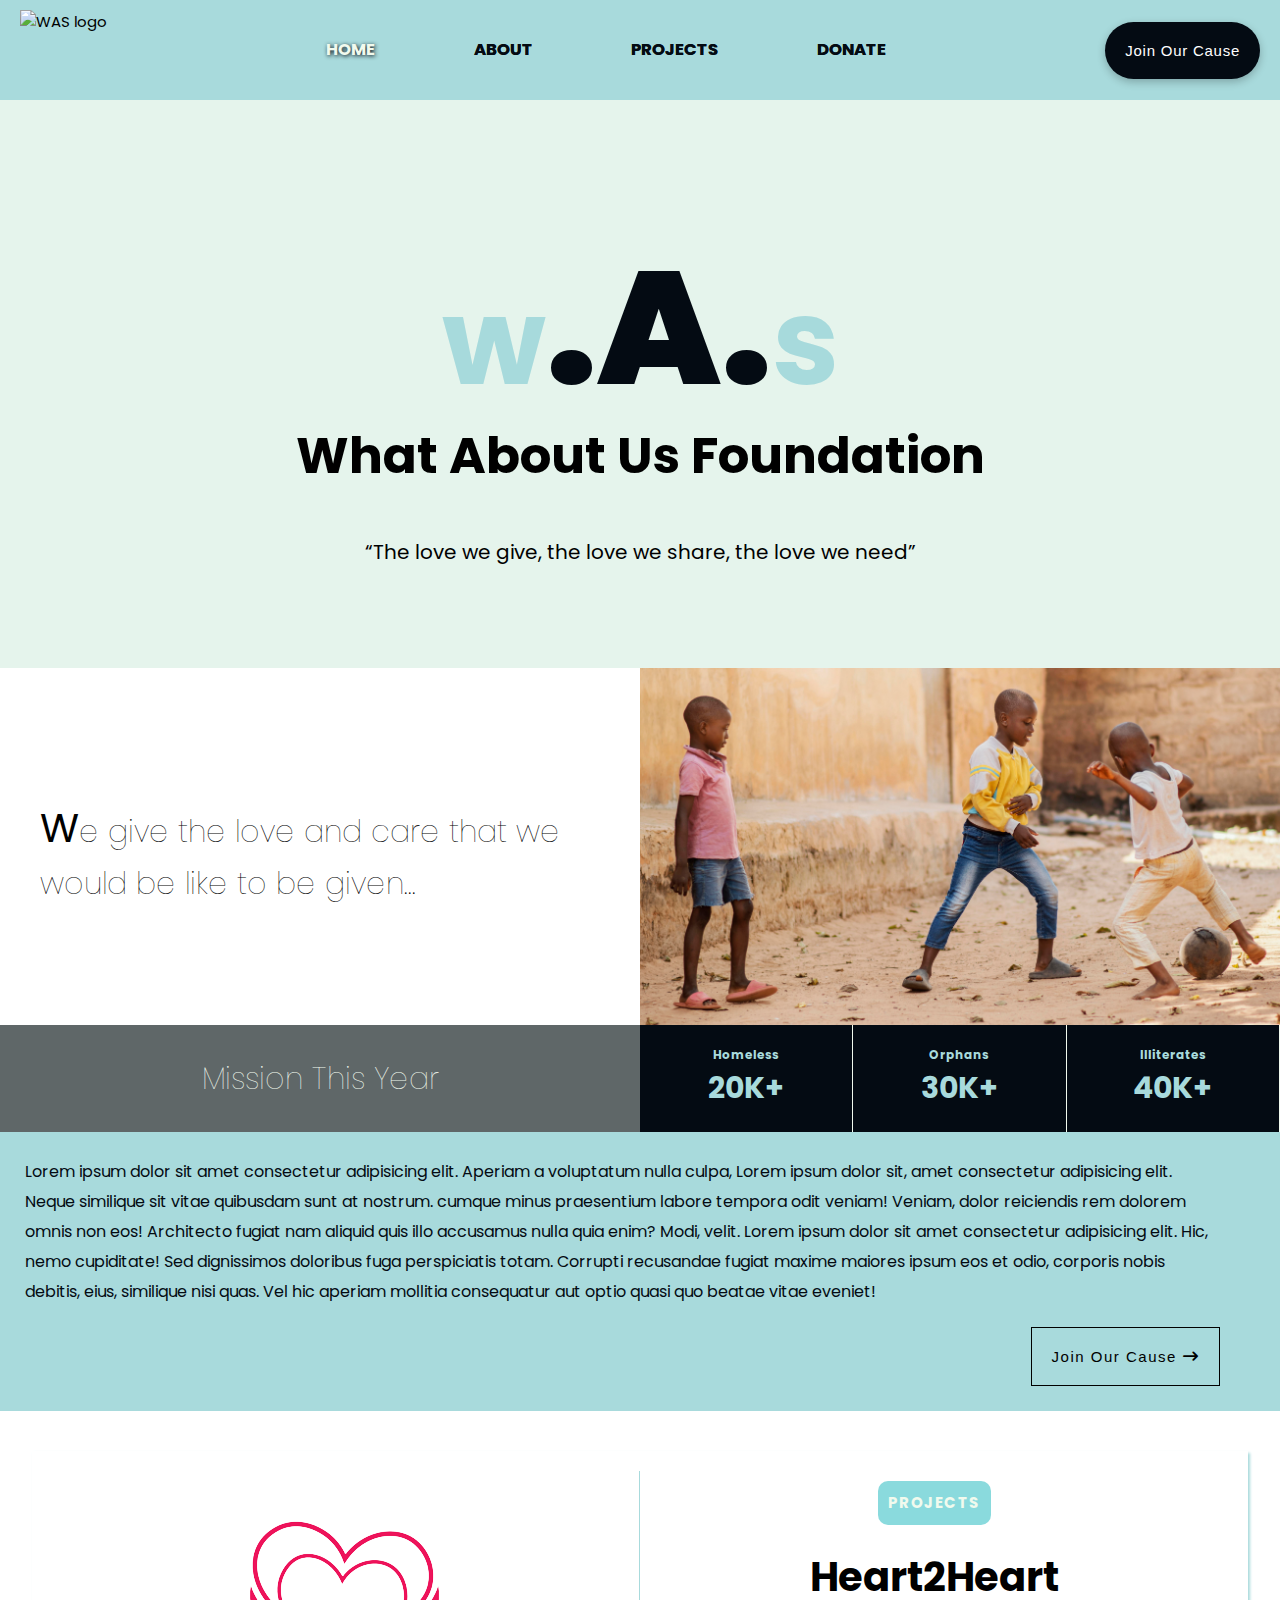
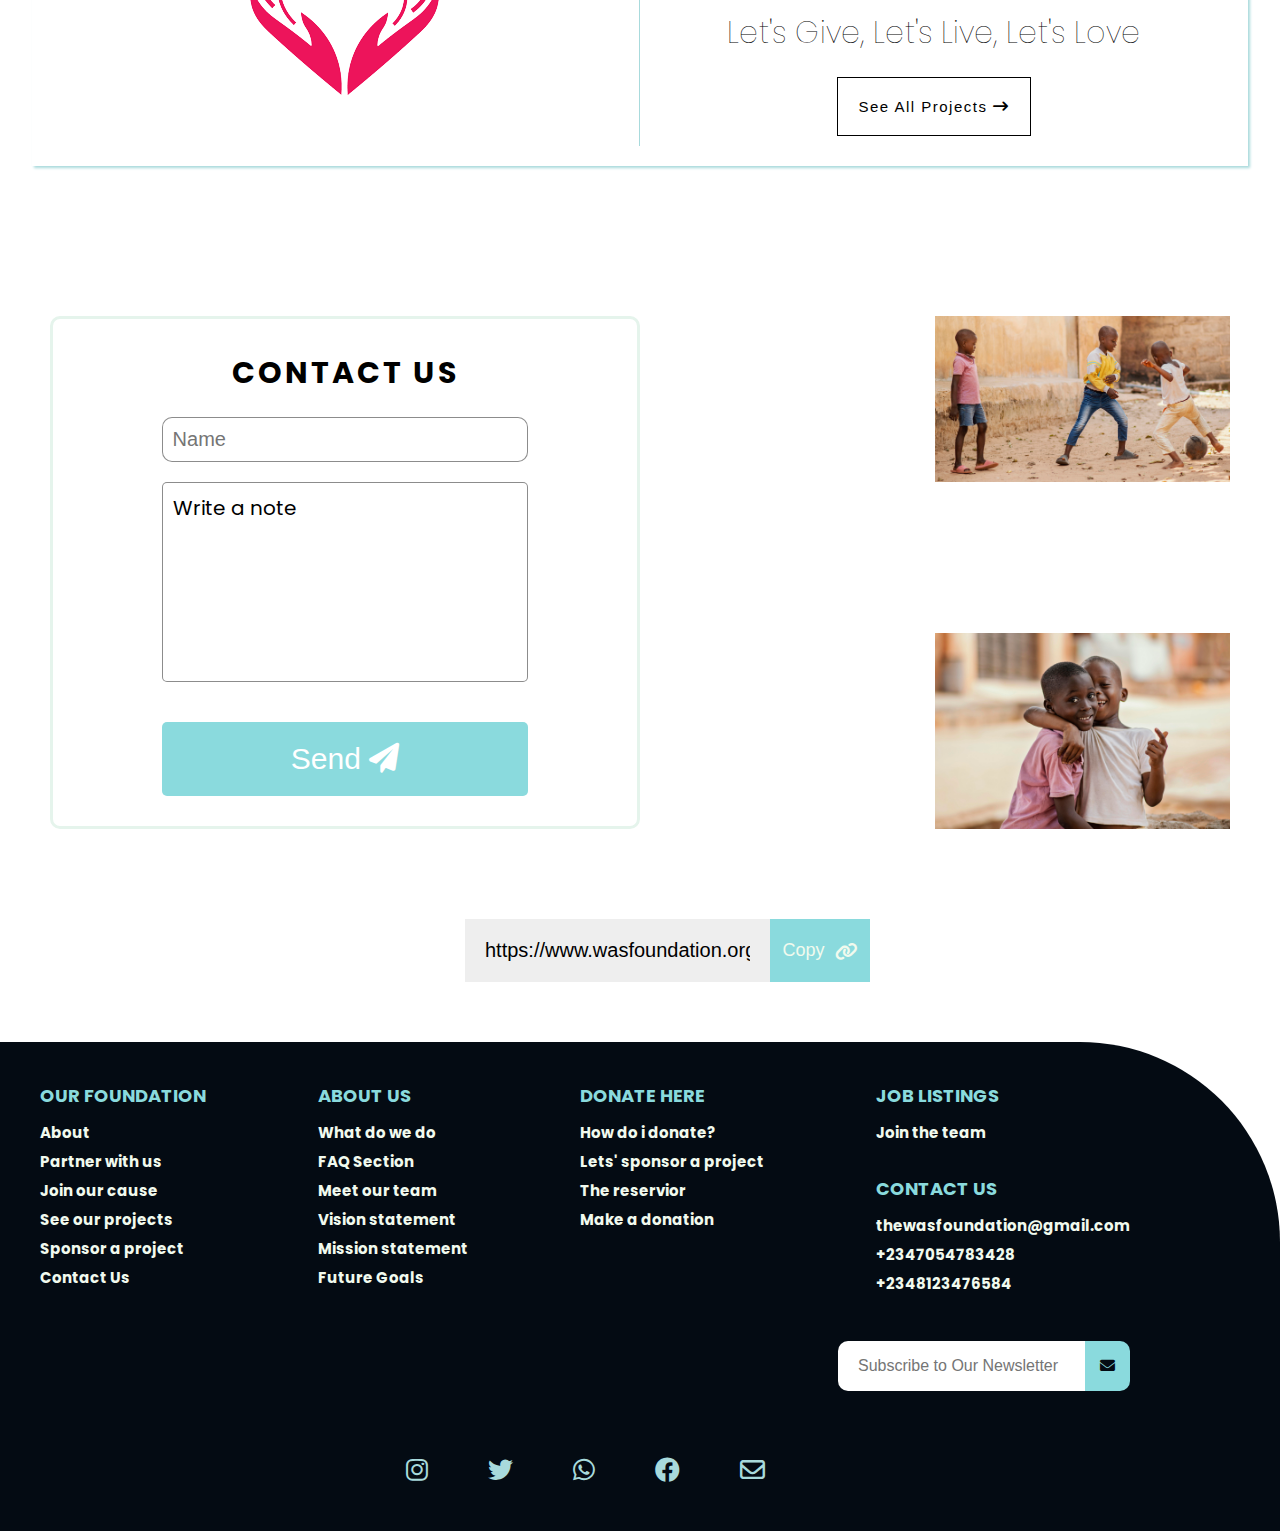
==== frontend/index.html @ 31a66b1c "feat: done with pages draft" ====
<!DOCTYPE html>
<html lang="en">
  <head>
    <meta charset="UTF-8" />
    <meta http-equiv="X-UA-Compatible" content="IE=edge" />
    <meta name="viewport" content="width=device-width, initial-scale=1.0" />
    <link rel="stylesheet" href="./styles/style.css" />
    <link rel="icon" type="image/png" sizes="32x32" href="./assets/asset.png" />
    <title>W.A.S Foundation</title>
    <link
      rel="stylesheet"
      href="https://cdnjs.cloudflare.com/ajax/libs/font-awesome/6.0.0/css/all.min.css"
      integrity="sha512-9usAa10IRO0HhonpyAIVpjrylPvoDwiPUiKdWk5t3PyolY1cOd4DSE0Ga+ri4AuTroPR5aQvXU9xC6qOPnzFeg=="
      crossorigin="anonymous"
      referrerpolicy="no-referrer"
    />
  </head>
  <body>
    <!-- mobile menu overlay -->
    <!-- <div id="menu_overlay" class="menu_overlay">
      <i id="close" class="fa fa-close"></i>
      <a href="index.html"><li class="active">Home</li></a>
      <a href="about.html"><li>About</li></a>
      <a href="donate.html"><li>Donate</li></a>
      <a href="donate.html">
        <button class="donate_btn">Donate Here</button>
      </a>
    </div> -->
    <!-- header -->
    <div class="header">
      <img src="./assets/*.png" alt="WAS logo" class="brand" />
      <div class="links">
        <a class="hide-sm" href="#"><li class="active">Home</li></a>
        <a class="hide-sm" href="about.html"><li>About</li></a>
        <a class="hide-sm" href="project.html"><li>Projects</li></a>
        <a class="hide-sm" href="donate.html"><li>Donate</li></a>
      </div>
      <a href="cause.html">
        <button class="cause_btn hide-sm">Join Our Cause</button>
      </a>
      <i id="menu_btn" class="show-sm hide-lg fa fa-bars"></i>
    </div>
    <div class="hero column-sm reduce-hero">
      <h1>w<b>.A.</b>s</h1>
      <h2>What About Us Foundation</h2>
      <q>The love we give, the love we share, the love we need</q>
    </div>
    <div class="intro">
      <div class="intro_text">
        <h2>
          <b>W</b>e give the love and care that we would be like to be given...
        </h2>
      </div>
      <div class="intro_img">
        <img
          src="./assets/full-shot-african-kids-playing-with-ball.jpg"
          alt=""
        />
      </div>
    </div>
    <div class="mission">
      <div class="mission_head">
        <h2 class="mission_heading">Mission This Year</h2>
        <span class="goal_list">
          <span class="goal_card">
            <h4>Homeless</h4>
            <h2>20K+</h2>
          </span>
          <span class="goal_card">
            <h4>Orphans</h4>
            <h2>30K+</h2>
          </span>
          <span class="goal_card">
            <h4>Illiterates</h4>
            <h2>40K+</h2>
          </span>
        </span>
      </div>
      <div class="mission_text">
        <p>
          Lorem ipsum dolor sit amet consectetur adipisicing elit. Aperiam a
          voluptatum nulla culpa, Lorem ipsum dolor sit, amet consectetur
          adipisicing elit. Neque similique sit vitae quibusdam sunt at nostrum.
          cumque minus praesentium labore tempora odit veniam! Veniam, dolor
          reiciendis rem dolorem omnis non eos! Architecto fugiat nam aliquid
          quis illo accusamus nulla quia enim? Modi, velit. Lorem ipsum dolor
          sit amet consectetur adipisicing elit. Hic, nemo cupiditate! Sed
          dignissimos doloribus fuga perspiciatis totam. Corrupti recusandae
          fugiat maxime maiores ipsum eos et odio, corporis nobis debitis, eius,
          similique nisi quas. Vel hic aperiam mollitia consequatur aut optio
          quasi quo beatae vitae eveniet!
        </p>
        <button class="was_button">
          Join Our Cause <i class="fa fa-long-arrow-right"></i>
        </button>
      </div>
    </div>
    <div class="projects">
      <div class="project_img">
        <img src="./assets/asset.png" alt="" />
      </div>
      <div class="project_text">
        <h2>PROJECTS</h2>
        <h3>Heart2Heart</h3>
        <p>Let's Give, Let's Live, Let's Love</p>
        <button class="was_project_button">
          See All Projects <i class="fa fa-long-arrow-right"></i>
        </button>
      </div>
    </div>

    <div class="contact column-sm">
      <div class="contact_form column-sm text-center">
        <h2>CONTACT US</h2>
        <input type="text" placeholder="Name" id="name" />
        <textarea placeholder="Write a note" id="note"></textarea>
        <button>Send <i class="fa fa-paper-plane"></i></button>
      </div>
      <div class="contact_img column-sm">
        <img
          class="image1"
          src="./assets/full-shot-african-kids-playing-with-ball.jpg"
          alt=""
        />
        <img class="image2" src="./assets/businessman.jpg" alt="" />
        <img class="image3" src="./assets/img-1.jpg" alt="" />
      </div>
    </div>
    <div class="copy-link">
      <input
        type="text"
        class="copy-link-input"
        value="https://www.wasfoundation.org/share"
        readonly
      />
      <button type="button" class="copy-link-button">
        Copy <i class="fa fa-link"></i>
      </button>
    </div>

    <div class="footer">
      <div class="links_wrapper">
         <span class="footer_links">
        <h2>our foundation</h2>
        <a href="index.html">About</a>
        <a href="about.html">Partner with us</a>
        <a href="donate.html">Join our cause</a>
        <a href="donate.html">See our projects</a>
        <a href="donate.html">Sponsor a project</a>
        <a href="donate.html">Contact Us</a>
      </span>
      <span class="footer_links">
        <h2>about us</h2>
        <a href="index.html">What do we do</a>
        <a href="about.html">FAQ Section</a>
        <a href="donate.html">Meet our team</a>
        <a href="donate.html">Vision statement</a>
        <a href="donate.html">Mission statement</a>
        <a href="donate.html">Future Goals</a>
      </span>
      <span class="footer_links">
        <h2>donate here</h2>
        <a href="index.html">How do i donate?</a>
        <a href="about.html">Lets' sponsor a project</a>
        <a href="donate.html">The reservior</a>
        <a href="donate.html">Make a donation</a>
      </span>
      <span class="footer_links">
        <h2>job listings</h2>
        <a class="mb" href="index.html">Join the team</a>
        <h2>contact us</h2>
        <a href="index.html">thewasfoundation@gmail.com</a>
        <a href="index.html">+2347054783428</a>
        <a href="index.html">+2348123476584</a>

      </span>
      </div>

      <span class="newsletter">
        <input placeholder="Subscribe to Our Newsletter" type="text" name="" id="">
        <button> <i class="fa fa-envelope"></i></button>
      </span>
      <span class="socials">
        <a href="#"><i class="fab fa-instagram"></i></a>
        <a href="#"><i class="fab fa-twitter"></i></a>
        <a href="#"><i class="fab fa-whatsapp"></i></a>
        <a href="#"><i class="fab fa-facebook"></i></a>
        <a href="#"><i class="far fa-envelope"></i></a>
      </span>
    </div>
   
  </body>
  <script src="./script.js"></script>
  <script>
    // clipboard
document.querySelectorAll(".copy-link").forEach((copyLinkParent) => {
  const inputField = copyLinkParent.querySelector(".copy-link-input");
  const copyButton = copyLinkParent.querySelector(".copy-link-button");
  const text = inputField.value;

  inputField.addEventListener("focus", () => inputField.select());

  copyButton.addEventListener("click", () => {
    inputField.select();
    navigator.clipboard.writeText(text);

    inputField.value = "Copied!";
    setTimeout(() => (inputField.value = text), 2000);

  });
});
  </script>
</html>
---- frontend/styles/style.css ----
@import url("https://fonts.googleapis.com/css?family=Poppins&display=swap");
@import url("https://fonts.googleapis.com/css2?family=Raleway&display=swap");
*,
*::before,
*::after {
  margin: 0;
  padding: 0;
  -webkit-box-sizing: inherit;
          box-sizing: inherit;
}

html {
  font-size: 62.5%;
  -webkit-box-sizing: border-box;
          box-sizing: border-box;
  text-rendering: optimizeLegibility;
  scroll-behavior: smooth;
  overflow-x: hidden;
}

@media only screen and (max-width: 62.5em) {
  html {
    font-size: 56.25%;
  }
}

@media only screen and (max-width: 56.25em) {
  html {
    font-size: 54%;
  }
}

@media only screen and (max-width: 37.5em) {
  html {
    font-size: 51%;
  }
}

@media only screen and (min-width: 112.5em) {
  html {
    font-size: 75%;
  }
}

body {
  font-family: "Poppins", sans-serif;
  font-weight: 400;
  font-size: 1.5rem;
  line-height: 1.6;
  overflow-x: hidden;
}

a {
  text-decoration: none;
  color: inherit;
}

ul,
li {
  list-style: none;
}

/* width */
::-webkit-scrollbar {
  background-color: #A8DADC;
  width: 10px;
}

/* Track */
::-webkit-scrollbar-track {
  background-color: #A8DADC;
  border-radius: 10px;
}

/* Handle */
::-webkit-scrollbar-thumb {
  background: -webkit-gradient(linear, left top, left bottom, from(#A8DADC), to(#F1FAEE));
  background: linear-gradient(#A8DADC, #F1FAEE);
  border-radius: 10px;
}

/* Handle on hover */
::-webkit-scrollbar-thumb:hover {
  background-color: #A8DADC;
}

@media only screen and (max-width: 992px) {
  .reduce-hero {
    padding: 8rem !important;
    text-align: center;
  }
  .w-75 {
    width: 75% !important;
  }
  .w-85 {
    width: 85% !important;
  }
  .col-0 {
    -webkit-column-gap: 0px !important;
            column-gap: 0px !important;
  }
  .w-adjust {
    width: 40% !important;
  }
  .translate-0 {
    -webkit-transform: translateX(0) !important;
            transform: translateX(0) !important;
  }
  .justify {
    -webkit-box-align: center !important;
        -ms-flex-align: center !important;
            align-items: center !important;
  }
  .column-sm {
    display: -webkit-box !important;
    display: -ms-flexbox !important;
    display: flex !important;
    width: 100% !important;
    -webkit-box-orient: vertical !important;
    -webkit-box-direction: normal !important;
        -ms-flex-direction: column !important;
            flex-direction: column !important;
  }
  .row-sm {
    display: -webkit-box !important;
    display: -ms-flexbox !important;
    display: flex !important;
    width: 100% !important;
    -webkit-box-pack: space-evenly;
        -ms-flex-pack: space-evenly;
            justify-content: space-evenly;
    -webkit-box-orient: horizontal !important;
    -webkit-box-direction: normal !important;
        -ms-flex-direction: row !important;
            flex-direction: row !important;
  }
  .mr-auto {
    margin-right: auto;
  }
  .column-sm-reverse {
    display: -webkit-box !important;
    display: -ms-flexbox !important;
    display: flex !important;
    width: 100% !important;
    -webkit-box-orient: vertical !important;
    -webkit-box-direction: reverse !important;
        -ms-flex-direction: column-reverse !important;
            flex-direction: column-reverse !important;
  }
  .align-items-center {
    -webkit-box-align: center;
        -ms-flex-align: center;
            align-items: center;
  }
  .hide-sm {
    display: none !important;
  }
  .show-sm {
    display: block !important;
  }
  .text-center {
    text-align: center;
  }
  .h-adjust {
    height: -webkit-fit-content !important;
    height: -moz-fit-content !important;
    height: fit-content !important;
  }
  .m-0 {
    margin: 0px !important;
  }
  .p-0 {
    padding: 0px !important;
  }
  .p-sm {
    padding: 1.8rem !important;
  }
  .mb-sm {
    margin-bottom: 4rem !important;
  }
  .mb-xs {
    margin-bottom: 1rem !important;
  }
  .mt-sm {
    margin-top: 4rem !important;
  }
}

@media only screen and (min-width: 992px) {
  .hide-lg {
    display: none !important;
  }
}

.row-reverse {
  -webkit-box-orient: horizontal !important;
  -webkit-box-direction: reverse !important;
      -ms-flex-direction: row-reverse !important;
          flex-direction: row-reverse !important;
}

.ml-auto {
  margin-left: auto;
}

.mb {
  margin-bottom: 3rem !important;
}

.header {
  display: -webkit-box;
  display: -ms-flexbox;
  display: flex;
  height: -webkit-fit-content;
  height: -moz-fit-content;
  height: fit-content;
  -webkit-box-pack: justify;
      -ms-flex-pack: justify;
          justify-content: space-between;
  background-color: #a8dadc;
  -webkit-box-align: center;
      -ms-flex-align: center;
          align-items: center;
  padding: 1rem 2rem 1rem 0rem;
}

.header img {
  padding-left: 2rem;
}

.header .links {
  display: -webkit-box;
  display: -ms-flexbox;
  display: flex;
  font-size: 1rem;
  -webkit-box-pack: space-evenly;
      -ms-flex-pack: space-evenly;
          justify-content: space-evenly;
  width: 60%;
}

.header .links li {
  font-size: 1.65rem;
  text-transform: uppercase;
  font-weight: bolder;
  color: #040b13;
  text-shadow: 0px 0px 0px #040b13;
  position: relative;
  cursor: pointer;
}

.header .links li:hover {
  color: #f1faee;
}

.header .links .active {
  color: #f1faee !important;
  text-shadow: 1px 1px 4px #040b13;
}

.header .brand {
  height: 8rem;
  width: auto;
}

.header .cause_btn {
  cursor: pointer;
  background-color: #040b13;
  -webkit-appearance: none;
     -moz-appearance: none;
          appearance: none;
  border: none;
  outline: none;
  padding: 2rem;
  border-radius: 3rem;
  letter-spacing: 0.05em;
  color: white;
  min-width: -webkit-fit-content;
  min-width: -moz-fit-content;
  min-width: fit-content;
  font-size: 1.5rem;
  font-weight: 500;
  -webkit-box-shadow: rgba(0, 0, 0, 0.24) 0px 3px 8px;
          box-shadow: rgba(0, 0, 0, 0.24) 0px 3px 8px;
  -webkit-transition: 0.3s ease;
  transition: 0.3s ease;
}

.hero {
  display: -webkit-box;
  display: -ms-flexbox;
  display: flex;
  -webkit-box-align: center;
      -ms-flex-align: center;
          align-items: center;
  -webkit-box-orient: vertical;
  -webkit-box-direction: normal;
      -ms-flex-direction: column;
          flex-direction: column;
  align-items: center;
  -webkit-box-pack: center;
      -ms-flex-pack: center;
          justify-content: center;
  width: 100%;
  height: -webkit-fit-content;
  height: -moz-fit-content;
  height: fit-content;
  padding: 10rem;
  position: relative;
  background-color: #e5f4ec;
}

.hero h1 {
  font-size: 12rem;
  color: #a7dadc;
}

.hero h1 b {
  color: #040b13;
  font-size: 16rem;
}

.hero h2 {
  font-size: 5rem;
  margin-top: -4rem;
  margin-bottom: 4rem;
}

.hero q {
  font-size: 2rem;
}

.intro {
  display: -webkit-box;
  display: -ms-flexbox;
  display: flex;
}

.intro .intro_text {
  display: -webkit-box;
  display: -ms-flexbox;
  display: flex;
  -webkit-box-pack: center;
      -ms-flex-pack: center;
          justify-content: center;
  -webkit-box-align: center;
      -ms-flex-align: center;
          align-items: center;
  width: 50%;
}

.intro .intro_text h2 {
  padding: 4rem;
  font-size: 3rem;
  font-weight: lighter;
}

.intro .intro_text h2 b {
  font-weight: bolder;
  font-size: 4rem;
}

.intro .intro_img {
  width: 50%;
}

.intro .intro_img img {
  width: 100%;
  height: auto;
}

.mission {
  display: -webkit-box;
  display: -ms-flexbox;
  display: flex;
  -webkit-box-orient: vertical;
  -webkit-box-direction: normal;
      -ms-flex-direction: column;
          flex-direction: column;
  margin-top: -1rem;
}

.mission .mission_head {
  display: -webkit-box;
  display: -ms-flexbox;
  display: flex;
  -webkit-box-pack: justify;
      -ms-flex-pack: justify;
          justify-content: space-between;
}

.mission .mission_head .mission_heading {
  background-color: #5f6768;
  font-size: 3rem;
  width: 50%;
  display: -webkit-box;
  display: -ms-flexbox;
  display: flex;
  -webkit-box-align: center;
      -ms-flex-align: center;
          align-items: center;
  -webkit-box-pack: center;
      -ms-flex-pack: center;
          justify-content: center;
  color: #f1faee;
  font-weight: lighter;
}

.mission .mission_head .goal_list {
  width: 50%;
  -webkit-box-pack: justify;
      -ms-flex-pack: justify;
          justify-content: space-between;
  display: -webkit-box;
  display: -ms-flexbox;
  display: flex;
}

.mission .mission_head .goal_list .goal_card {
  display: -webkit-box;
  display: -ms-flexbox;
  display: flex;
  -webkit-box-orient: vertical;
  -webkit-box-direction: normal;
      -ms-flex-direction: column;
          flex-direction: column;
  background-color: #040b13;
  border-right: solid 1px #f1faee;
  padding: 2rem;
  width: 33.3%;
  text-align: center;
}

.mission .mission_head .goal_list .goal_card h4 {
  font-size: 1.2rem;
  color: #a8dadc;
}

.mission .mission_head .goal_list .goal_card h2 {
  font-size: 3rem;
  font-weight: bolder;
  color: #a8dadc;
}

.mission .mission_text {
  background-color: #a8dadc;
  padding: 2.5rem;
  padding-right: 6rem;
}

.mission .mission_text p {
  color: #040b13;
  line-height: 3rem;
  font-size: 1.6rem;
}

.mission .mission_text .was_button {
  border: 1px solid black;
  -webkit-appearance: none;
     -moz-appearance: none;
          appearance: none;
  outline: none;
  background-color: transparent;
  padding: 2rem;
  margin-top: 2rem;
  letter-spacing: 0.1em;
  float: right;
  font-size: 1.5rem;
}

.projects {
  display: -webkit-box;
  display: -ms-flexbox;
  display: flex;
  padding: 2rem;
  width: 95%;
  margin: 0 auto;
  margin-top: 4rem;
  -webkit-box-shadow: #a8dadc 1.95px 1.95px 2.6px;
          box-shadow: #a8dadc 1.95px 1.95px 2.6px;
}

.projects .project_img {
  display: -webkit-box;
  display: -ms-flexbox;
  display: flex;
  -webkit-box-pack: center;
      -ms-flex-pack: center;
          justify-content: center;
  -webkit-box-align: center;
      -ms-flex-align: center;
          align-items: center;
  width: 50%;
  border-right: solid 1px #a8dadc;
}

.projects .project_text {
  width: 50%;
  display: -webkit-box;
  display: -ms-flexbox;
  display: flex;
  padding: 1rem;
  -webkit-box-orient: vertical;
  -webkit-box-direction: normal;
      -ms-flex-direction: column;
          flex-direction: column;
  -webkit-box-pack: center;
      -ms-flex-pack: center;
          justify-content: center;
  -webkit-box-align: center;
      -ms-flex-align: center;
          align-items: center;
}

.projects .project_text h2 {
  color: #f1faee;
  background-color: #8adadd;
  padding: 1rem;
  border-radius: 1rem;
  font-size: 1.5rem;
  letter-spacing: 0.1em;
  margin-bottom: 2rem;
}

.projects .project_text h3 {
  font-size: 4rem;
  font-weight: bolder;
}

.projects .project_text p {
  font-size: 3rem;
  font-weight: lighter;
}

.projects .project_text button {
  border: 1px solid black;
  -webkit-appearance: none;
     -moz-appearance: none;
          appearance: none;
  outline: none;
  background-color: transparent;
  padding: 2rem;
  margin-top: 2rem;
  font-size: 1.5rem;
  letter-spacing: 0.1em;
}

.copy-link {
  --height: 5rem;
  display: -webkit-box;
  display: -ms-flexbox;
  display: flex;
  max-width: 35rem;
  margin: 0 auto;
  margin-top: 4rem;
}

.copy-link .copy-link-button:hover {
  background: #a8dadc;
}

.copy-link .fa-link {
  margin-left: 1rem;
}

.copy-link .copy-link-input {
  -webkit-box-flex: 1;
      -ms-flex-positive: 1;
          flex-grow: 1;
  padding: 2rem;
  font-size: 2rem;
  border: 1px solid #cccccc;
  border-right: none;
  background-color: #eeeeee;
  outline: none;
  border: none;
}

.copy-link .copy-link-input:hover {
  background: #eeeeee;
}

.copy-link .copy-link-button {
  -ms-flex-negative: 0;
      flex-shrink: 0;
  padding: 2rem;
  width: 10rem;
  display: -webkit-box;
  display: -ms-flexbox;
  display: flex;
  -webkit-box-align: center;
      -ms-flex-align: center;
          align-items: center;
  -webkit-box-pack: center;
      -ms-flex-pack: center;
          justify-content: center;
  background: #8adadd;
  color: #f1faee;
  font-size: 1.8rem;
  font-weight: lighter;
  outline: none;
  border: none;
  cursor: pointer;
}

.contact {
  display: -webkit-box;
  display: -ms-flexbox;
  display: flex;
  margin-top: 10rem;
  padding: 5rem;
}

.contact .contact_form {
  display: -webkit-box;
  display: -ms-flexbox;
  display: flex;
  width: 50%;
  -webkit-box-pack: center;
      -ms-flex-pack: center;
          justify-content: center;
  -webkit-box-align: center;
      -ms-flex-align: center;
          align-items: center;
  -webkit-box-orient: vertical;
  -webkit-box-direction: normal;
      -ms-flex-direction: column;
          flex-direction: column;
  padding: 3rem;
  border: 3px solid #e5f4ec;
  border-radius: 1rem;
}

.contact .contact_form h2 {
  margin-bottom: 2rem;
  font-size: 3rem;
  letter-spacing: 0.1em;
}

.contact .contact_form input {
  font-size: 2rem;
  padding: 1rem;
  margin-bottom: 2rem;
  -webkit-appearance: none;
     -moz-appearance: none;
          appearance: none;
  outline: none;
  width: 70%;
  border: 1px solid rgba(0, 0, 0, 0.452);
  border-radius: 1rem;
  -webkit-transition: 0.3s ease;
  transition: 0.3s ease;
  color: black;
}

.contact .contact_form input:focus-visible {
  border: 1px solid #a8dadc;
  -webkit-box-shadow: #e5f4ec 2px 2px 1.95px inset, #e5f4ec -2px -2px 1.95px inset;
          box-shadow: #e5f4ec 2px 2px 1.95px inset, #e5f4ec -2px -2px 1.95px inset;
}

.contact .contact_form textarea {
  font-family: inherit;
  font-size: 2rem;
  padding: 1rem;
  margin-bottom: 2rem;
  -webkit-appearance: none;
     -moz-appearance: none;
          appearance: none;
  outline: none;
  width: 70%;
  height: 20rem;
  border: 1px solid rgba(0, 0, 0, 0.452);
  border-radius: 0.5rem;
  resize: none;
}

.contact .contact_form textarea:focus-visible {
  border: 1px solid #a8dadc;
  -webkit-box-shadow: #e5f4ec 2px 2px 1.95px inset, #e5f4ec -2px -2px 1.95px inset;
          box-shadow: #e5f4ec 2px 2px 1.95px inset, #e5f4ec -2px -2px 1.95px inset;
}

.contact .contact_form textarea::-webkit-input-placeholder {
  color: black;
}

.contact .contact_form textarea:-ms-input-placeholder {
  color: black;
}

.contact .contact_form textarea::-ms-input-placeholder {
  color: black;
}

.contact .contact_form textarea::placeholder {
  color: black;
}

.contact .contact_form button {
  margin-top: 2rem;
  padding: 2rem;
  color: white;
  border-radius: 0.5rem;
  background-color: #8adadd;
  font-size: 3rem;
  width: 70%;
  border: none;
  outline: none;
  -webkit-appearance: none;
     -moz-appearance: none;
          appearance: none;
  cursor: pointer;
}

.contact .contact_img {
  width: 50%;
  display: -webkit-box;
  display: -ms-flexbox;
  display: flex;
  -webkit-box-pack: center;
      -ms-flex-pack: center;
          justify-content: center;
  -webkit-box-align: center;
      -ms-flex-align: center;
          align-items: center;
  padding: 4rem;
  position: relative;
}

.contact .contact_img img {
  width: 50%;
  height: auto;
}

.contact .contact_img .image1 {
  position: absolute;
  top: 0px;
  left: 50%;
  z-index: -10;
}

.contact .contact_img .image3 {
  position: absolute;
  bottom: 0px;
  left: 50%;
  z-index: -10;
}

.footer {
  display: -webkit-box;
  display: -ms-flexbox;
  display: flex;
  height: -webkit-fit-content;
  height: -moz-fit-content;
  height: fit-content;
  -webkit-box-orient: vertical;
  -webkit-box-direction: normal;
      -ms-flex-direction: column;
          flex-direction: column;
  width: 100%;
  padding: 4rem;
  background-color: #040b13;
  color: #f1faee;
  border-top-right-radius: 20rem;
  padding-right: 15rem;
  margin-top: 6rem;
}

.footer .links_wrapper {
  display: -webkit-box;
  display: -ms-flexbox;
  display: flex;
  -webkit-box-pack: justify;
      -ms-flex-pack: justify;
          justify-content: space-between;
}

.footer .links_wrapper .footer_links {
  display: -webkit-box;
  display: -ms-flexbox;
  display: flex;
  -webkit-box-orient: vertical;
  -webkit-box-direction: normal;
      -ms-flex-direction: column;
          flex-direction: column;
}

.footer .links_wrapper .footer_links h2 {
  color: #8adadd;
  text-transform: uppercase;
  font-size: 1.8rem;
  margin-bottom: 1rem;
  font-weight: bolder;
}

.footer .links_wrapper .footer_links a {
  margin-bottom: 0.5rem;
  font-weight: bold;
}

.footer .newsletter {
  display: -webkit-box;
  display: -ms-flexbox;
  display: flex;
  margin-left: auto;
  height: 5rem;
  margin-top: 4rem;
  margin-top: 4rem;
}

.footer .newsletter input {
  -webkit-appearance: none;
     -moz-appearance: none;
          appearance: none;
  border: none;
  border-top-left-radius: 1rem;
  border-bottom-left-radius: 1rem;
  font-size: 1.6rem;
  padding: 2rem;
  height: inherit;
}

.footer .newsletter button {
  height: inherit;
  border: none;
  -webkit-appearance: none;
     -moz-appearance: none;
          appearance: none;
  padding: 1.5rem;
  font-size: 1.5rem;
  border-top-right-radius: 1rem;
  background-color: #8adadd;
  color: #040b13;
  border-bottom-right-radius: 1rem;
}

.footer .socials {
  margin-top: 6rem;
  display: -webkit-box;
  display: -ms-flexbox;
  display: flex;
  -webkit-box-pack: center;
      -ms-flex-pack: center;
          justify-content: center;
}

.footer .socials a {
  margin-right: 6rem;
  font-size: 2.5rem;
  color: #a8dadc;
}

.footer .socials a:last-child {
  margin-right: 0rem;
}

.carousel {
  width: 90%;
  margin: 0 auto;
  margin-top: 4rem;
}

.carousel .splide__slide img {
  width: 100%;
  height: auto;
  -o-object-fit: cover;
     object-fit: cover;
}

.was {
  text-align: center;
  margin-top: 4rem;
}

.was h1 {
  font-size: 5rem;
  letter-spacing: 0.5rem;
  font-weight: lighter;
}

.was h1 b {
  color: #a8dadc;
  font-size: 6rem;
}

.was h1 em {
  font-weight: bold;
  font-style: normal;
  font-size: 5rem;
}

.was h1 I {
  text-transform: uppercase;
  font-style: normal;
  font-weight: bold;
  font-size: 6rem;
}

.was_alt {
  text-align: center;
  margin-top: 4rem;
}

.was_alt h1 {
  font-size: 5rem;
  font-weight: lighter;
}

.was_alt h1 b {
  color: #a8dadc;
  font-size: 6rem;
}

.was_alt h1 em {
  font-weight: bold;
  font-style: normal;
  font-size: 5rem;
}

.was_alt h1 I {
  text-transform: uppercase;
  font-style: normal;
  font-weight: bold;
  font-size: 6rem;
}

.testimonials {
  display: -webkit-box;
  display: -ms-flexbox;
  display: flex;
  -webkit-box-orient: vertical;
  -webkit-box-direction: normal;
      -ms-flex-direction: column;
          flex-direction: column;
  margin-top: 10rem;
}

.testimonials .testimony {
  display: -webkit-box;
  display: -ms-flexbox;
  display: flex;
  -webkit-box-orient: vertical;
  -webkit-box-direction: normal;
      -ms-flex-direction: column;
          flex-direction: column;
  margin: 0 auto;
  background-color: #a8dadc;
  padding: 4rem;
  width: 75%;
  border-radius: 1rem;
  margin-bottom: 10rem;
}

.testimonials .testimony .testimony_head {
  display: -webkit-box;
  display: -ms-flexbox;
  display: flex;
  -webkit-box-pack: justify;
      -ms-flex-pack: justify;
          justify-content: space-between;
}

.testimonials .testimony .testimony_head .profile_text {
  display: -webkit-box;
  display: -ms-flexbox;
  display: flex;
  -webkit-box-orient: vertical;
  -webkit-box-direction: normal;
      -ms-flex-direction: column;
          flex-direction: column;
  width: 50%;
  margin-top: 2rem;
}

.testimonials .testimony .testimony_head .profile_text h2 {
  font-size: 2rem;
  font-weight: lighter;
}

.testimonials .testimony .testimony_head .profile_text b {
  font-size: 2.5rem;
  font-weight: bolder;
}

.testimonials .testimony .testimony_head .profile_text img {
  width: 10rem;
  height: auto;
  margin-top: 2rem;
}

.testimonials .testimony .testimony_head .profile_img {
  margin-top: -10rem;
  height: 30rem;
  width: 30rem;
  overflow: hidden;
  border-radius: 50%;
  border: 1.2rem solid #f1faee;
}

.testimonials .testimony .testimony_head .profile_img img {
  width: 100%;
  height: auto;
}

.testimonials .testimony .testimony_text {
  margin-top: 4rem;
}

.testimonials .testimony .testimony_text p {
  font-size: 1.8rem;
}

.faq {
  display: -webkit-box;
  display: -ms-flexbox;
  display: flex;
  -webkit-box-pack: center;
      -ms-flex-pack: center;
          justify-content: center;
  -webkit-box-orient: vertical;
  -webkit-box-direction: normal;
      -ms-flex-direction: column;
          flex-direction: column;
  -webkit-box-align: center;
      -ms-flex-align: center;
          align-items: center;
  /* Style the buttons that are used to open and close the accordion panel */
  /* Add a background color to the button if it is clicked on (add the .active class with JS), and when you move the mouse over it (hover) */
  /* Style the accordion panel. Note: hidden by default */
}

.faq .accordion {
  background-color: #f1faee;
  color: #040b13;
  cursor: pointer;
  padding: 3rem;
  width: 85%;
  text-align: left;
  border: none;
  outline: none;
  -webkit-transition: 0.4s;
  transition: 0.4s;
  font-size: 2rem;
  border-bottom: 0.5px solid rgba(0, 0, 0, 0.219);
}

.faq .active,
.faq .accordion:hover {
  background-color: #f1faee;
}

.faq .panel {
  background-color: #a8dadc;
  max-height: 0;
  overflow: hidden;
  -webkit-transition: max-height 0.2s ease-out;
  transition: max-height 0.2s ease-out;
  width: 85%;
  font-size: 1.8rem;
}

.faq .panel p {
  padding: 2rem;
}

.faq .accordion:after {
  content: "\002B";
  /* Unicode character for "plus" sign (+) */
  font-size: 3rem;
  color: #777;
  float: right;
  margin-left: 5px;
}

.faq .active:after {
  content: "\2212";
  /* Unicode character for "minus" sign (-) */
  font-size: 3rem;
}

.video_intro {
  display: -webkit-box;
  display: -ms-flexbox;
  display: flex;
  width: 100%;
  -webkit-box-orient: vertical;
  -webkit-box-direction: normal;
      -ms-flex-direction: column;
          flex-direction: column;
  padding: 4rem;
}

.video_intro .video {
  width: auto;
  height: 60rem;
}

.project_card {
  display: -webkit-box;
  display: -ms-flexbox;
  display: flex;
  -webkit-box-orient: vertical;
  -webkit-box-direction: normal;
      -ms-flex-direction: column;
          flex-direction: column;
  padding: 1rem;
  width: 75%;
  border-radius: 1rem;
  margin: 0 auto;
  margin-top: 10rem;
  -webkit-box-shadow: #e5f4ec 2px 2px 1.95px inset, #e5f4ec -2px -2px 1.95px inset;
          box-shadow: #e5f4ec 2px 2px 1.95px inset, #e5f4ec -2px -2px 1.95px inset;
}

.project_card .card_head {
  text-align: center;
  height: 12rem;
}

.project_card .card_head img {
  height: 100%;
  width: auto;
}

.project_card .card_text {
  border-radius: 1rem;
  padding: 2rem;
  font-size: 1.6rem;
  background-color: #a8dadc;
}

.projects_btn {
  border: 1px solid black;
  -webkit-appearance: none;
     -moz-appearance: none;
          appearance: none;
  display: block;
  outline: none;
  background-color: #a8dadc;
  padding: 2rem;
  font-size: 1.5rem;
  letter-spacing: 0.1em;
  width: -webkit-fit-content;
  width: -moz-fit-content;
  width: fit-content;
  margin: 0 auto;
  margin-top: 4rem;
}

.projects_btn i {
  margin-left: 2rem;
}

.upcoming {
  display: -webkit-box;
  display: -ms-flexbox;
  display: flex;
  -webkit-box-orient: vertical;
  -webkit-box-direction: normal;
      -ms-flex-direction: column;
          flex-direction: column;
  -webkit-box-align: center;
      -ms-flex-align: center;
          align-items: center;
  margin-top: 4rem;
}

.upcoming__project {
  width: 75%;
  text-align: center;
  padding: 4rem;
  background-color: #c3c9c9;
  color: #040b13;
  margin-bottom: 4rem;
  padding: 6rem 1rem 6rem 1rem;
}

.upcoming__project h1 {
  font-size: 4rem;
  margin-bottom: 2rem;
}

.upcoming__project p {
  font-size: 2.5rem;
  margin-bottom: 2rem;
}

.upcoming__project button {
  -webkit-appearance: none;
     -moz-appearance: none;
          appearance: none;
  display: block;
  outline: none;
  background-color: #5f6768;
  padding: 1rem 2rem 1rem 2rem;
  color: #f1faee;
  font-size: 2rem;
  letter-spacing: 0.1em;
  width: -webkit-fit-content;
  width: -moz-fit-content;
  width: fit-content;
  margin: 0 auto;
  margin-top: 3rem;
  border: none;
}

.upcoming__project button i {
  margin-left: 2rem;
}

.inquiry {
  margin: 0 auto;
  font-size: 2rem;
  padding: 0 30rem;
  color: #040b13;
  text-align: center;
}

.donate_hero {
  display: -webkit-box;
  display: -ms-flexbox;
  display: flex;
  padding: 3rem;
}

.donate_hero__text {
  width: 50%;
  display: -webkit-box;
  display: -ms-flexbox;
  display: flex;
  -webkit-box-pack: center;
      -ms-flex-pack: center;
          justify-content: center;
  -webkit-box-align: center;
      -ms-flex-align: center;
          align-items: center;
}

.donate_hero__text h1 {
  font-size: 4rem;
  font-weight: lighter;
}

.donate_hero__text h1 b {
  font-weight: bold;
  font-size: 8rem;
}

.donate_hero__text h1 em {
  font-style: normal;
  font-size: 3rem;
  font-weight: bold;
  text-transform: uppercase;
}

.donate_hero__img {
  width: 50%;
}

.donate_hero__img img {
  width: 100%;
  height: auto;
}

.tagline {
  padding: 5rem 10rem;
  width: 80%;
  margin: 0 auto;
  margin-top: 5rem;
  background-color: #a8dadc;
  font-size: 2.5rem;
  font-weight: lighter;
  border-radius: 1rem;
}

.tagline b {
  font-weight: bold;
}

.donate_project_card {
  display: -webkit-box;
  display: -ms-flexbox;
  display: flex;
  width: 65%;
  border-radius: 1rem;
  height: -webkit-fit-content;
  height: -moz-fit-content;
  height: fit-content;
  padding: 2rem;
  margin: 0 auto;
  margin-top: 10rem;
  -webkit-box-shadow: #e5f4ec 2px 2px 1.95px inset, #e5f4ec -2px -2px 1.95px inset;
          box-shadow: #e5f4ec 2px 2px 1.95px inset, #e5f4ec -2px -2px 1.95px inset;
}

.donate_project_card .card_head {
  display: -webkit-box;
  display: -ms-flexbox;
  display: flex;
  -webkit-box-pack: center;
      -ms-flex-pack: center;
          justify-content: center;
  -webkit-box-align: center;
      -ms-flex-align: center;
          align-items: center;
  width: 50%;
}

.donate_project_card .card_head img {
  height: auto;
  width: 100%;
}

.donate_project_card .donate_card_text {
  width: 50%;
  border-radius: 1rem;
  display: -webkit-box;
  display: -ms-flexbox;
  display: flex;
  -webkit-box-orient: vertical;
  -webkit-box-direction: normal;
      -ms-flex-direction: column;
          flex-direction: column;
  text-align: center;
  height: -webkit-fit-content;
  height: -moz-fit-content;
  height: fit-content;
  padding: 3rem;
  background-color: #a8dadc;
}

.donate_project_card .donate_card_text p {
  padding: 3rem;
  font-size: 2.4rem;
}

.donate_project_card .donate_card_text p b {
  font-size: 4rem;
}

.donate_projects_btn {
  border: 1px solid black;
  -webkit-appearance: none;
     -moz-appearance: none;
          appearance: none;
  display: block;
  outline: none;
  background-color: #a8dadc;
  padding: 2rem;
  font-size: 1.5rem;
  letter-spacing: 0.1em;
  width: -webkit-fit-content;
  width: -moz-fit-content;
  width: fit-content;
  margin: 0 auto;
  margin-top: 0rem;
}

.donate_projects_btn i {
  margin-left: 2rem;
}

.form {
  display: -webkit-box;
  display: -ms-flexbox;
  display: flex;
  -webkit-box-orient: vertical;
  -webkit-box-direction: normal;
      -ms-flex-direction: column;
          flex-direction: column;
  width: 80%;
  background-color: #a8dadc;
  padding: 4rem;
  border-radius: 1rem;
  margin: 0 auto;
}

.form input {
  -webkit-appearance: none;
     -moz-appearance: none;
          appearance: none;
  font-size: 1.5rem;
  margin-bottom: 2rem;
  border: 1px solid rgba(0, 0, 0, 0.432);
  border-radius: 0.5rem;
  padding: 1.5rem;
}

.form span {
  display: -webkit-box;
  display: -ms-flexbox;
  display: flex;
  -webkit-box-pack: justify;
      -ms-flex-pack: justify;
          justify-content: space-between;
}

.form span input {
  width: 45%;
}

.form button {
  -webkit-appearance: none;
     -moz-appearance: none;
          appearance: none;
  display: block;
  outline: none;
  background-color: #040b13;
  color: #f1faee;
  padding: 2rem 8rem;
  border-radius: 0.5rem;
  font-size: 1.8rem;
  letter-spacing: 0.1em;
  width: -webkit-fit-content;
  width: -moz-fit-content;
  width: fit-content;
  margin: 0 auto;
  margin-top: 0rem;
}

.form button i {
  margin-left: 2rem;
}

.cause_hero {
  display: -webkit-box;
  display: -ms-flexbox;
  display: flex;
  padding: 3rem;
  -webkit-box-orient: vertical;
  -webkit-box-direction: normal;
      -ms-flex-direction: column;
          flex-direction: column;
}

.cause_hero__text {
  display: -webkit-box;
  display: -ms-flexbox;
  display: flex;
  -webkit-box-pack: center;
      -ms-flex-pack: center;
          justify-content: center;
  -webkit-box-align: center;
      -ms-flex-align: center;
          align-items: center;
}

.cause_hero__text h1 {
  font-size: 4rem;
  font-weight: lighter;
}

.cause_hero__text h1 b {
  font-weight: bold;
  font-size: 8rem;
}

.cause_hero__text h1 em {
  font-style: normal;
  font-size: 3rem;
  font-weight: bold;
  text-transform: uppercase;
}

.cause_hero__img {
  padding: 15rem;
  margin-top: -10rem;
}

.cause_hero__img img {
  width: 100%;
  height: auto;
}

.cause_inquiry {
  margin: 0 auto;
  font-size: 2rem;
  padding: 0 10rem;
  line-height: 3rem;
  color: #040b13;
  text-align: center;
  margin-top: -6rem;
}

.causes {
  display: -webkit-box;
  display: -ms-flexbox;
  display: flex;
  -webkit-box-orient: vertical;
  -webkit-box-direction: normal;
      -ms-flex-direction: column;
          flex-direction: column;
}

.causes .cause_card {
  width: 75%;
  margin: 0 auto;
  display: -webkit-box;
  display: -ms-flexbox;
  display: flex;
  -webkit-box-orient: vertical;
  -webkit-box-direction: normal;
      -ms-flex-direction: column;
          flex-direction: column;
  margin-bottom: 4rem;
}

.causes .cause_card__head {
  border: 1px solid rgba(0, 0, 0, 0.295);
  border-top-left-radius: 1rem;
  border-top-right-radius: 1rem;
}

.causes .cause_card__head h2 {
  padding: 2rem;
  text-align: center;
}

.causes .cause_card__text p {
  padding: 2rem;
  font-size: 1.6rem;
  background-color: #a8dadc;
}

.causes .cause_card__text button {
  border: 1px solid black;
  -webkit-appearance: none;
     -moz-appearance: none;
          appearance: none;
  display: block;
  outline: none;
  background-color: #f1faee;
  padding: 2rem;
  font-size: 1.5rem;
  letter-spacing: 0.1em;
  width: -webkit-fit-content;
  width: -moz-fit-content;
  width: fit-content;
  margin: 0 auto;
  margin-top: 3rem;
}

.causes .cause_card__text button i {
  margin-left: 2rem;
}

.cause_tagline {
  padding: 5rem 10rem;
  width: 80%;
  margin: 0 auto;
  margin-top: 5rem;
  background-color: #c3c9c9;
  font-size: 1.8rem;
  font-weight: lighter;
  border-radius: 1rem;
  text-align: center;
  color: #5f6768;
}

.cause_tagline b {
  font-weight: bold;
}
/*# sourceMappingURL=style.css.map */
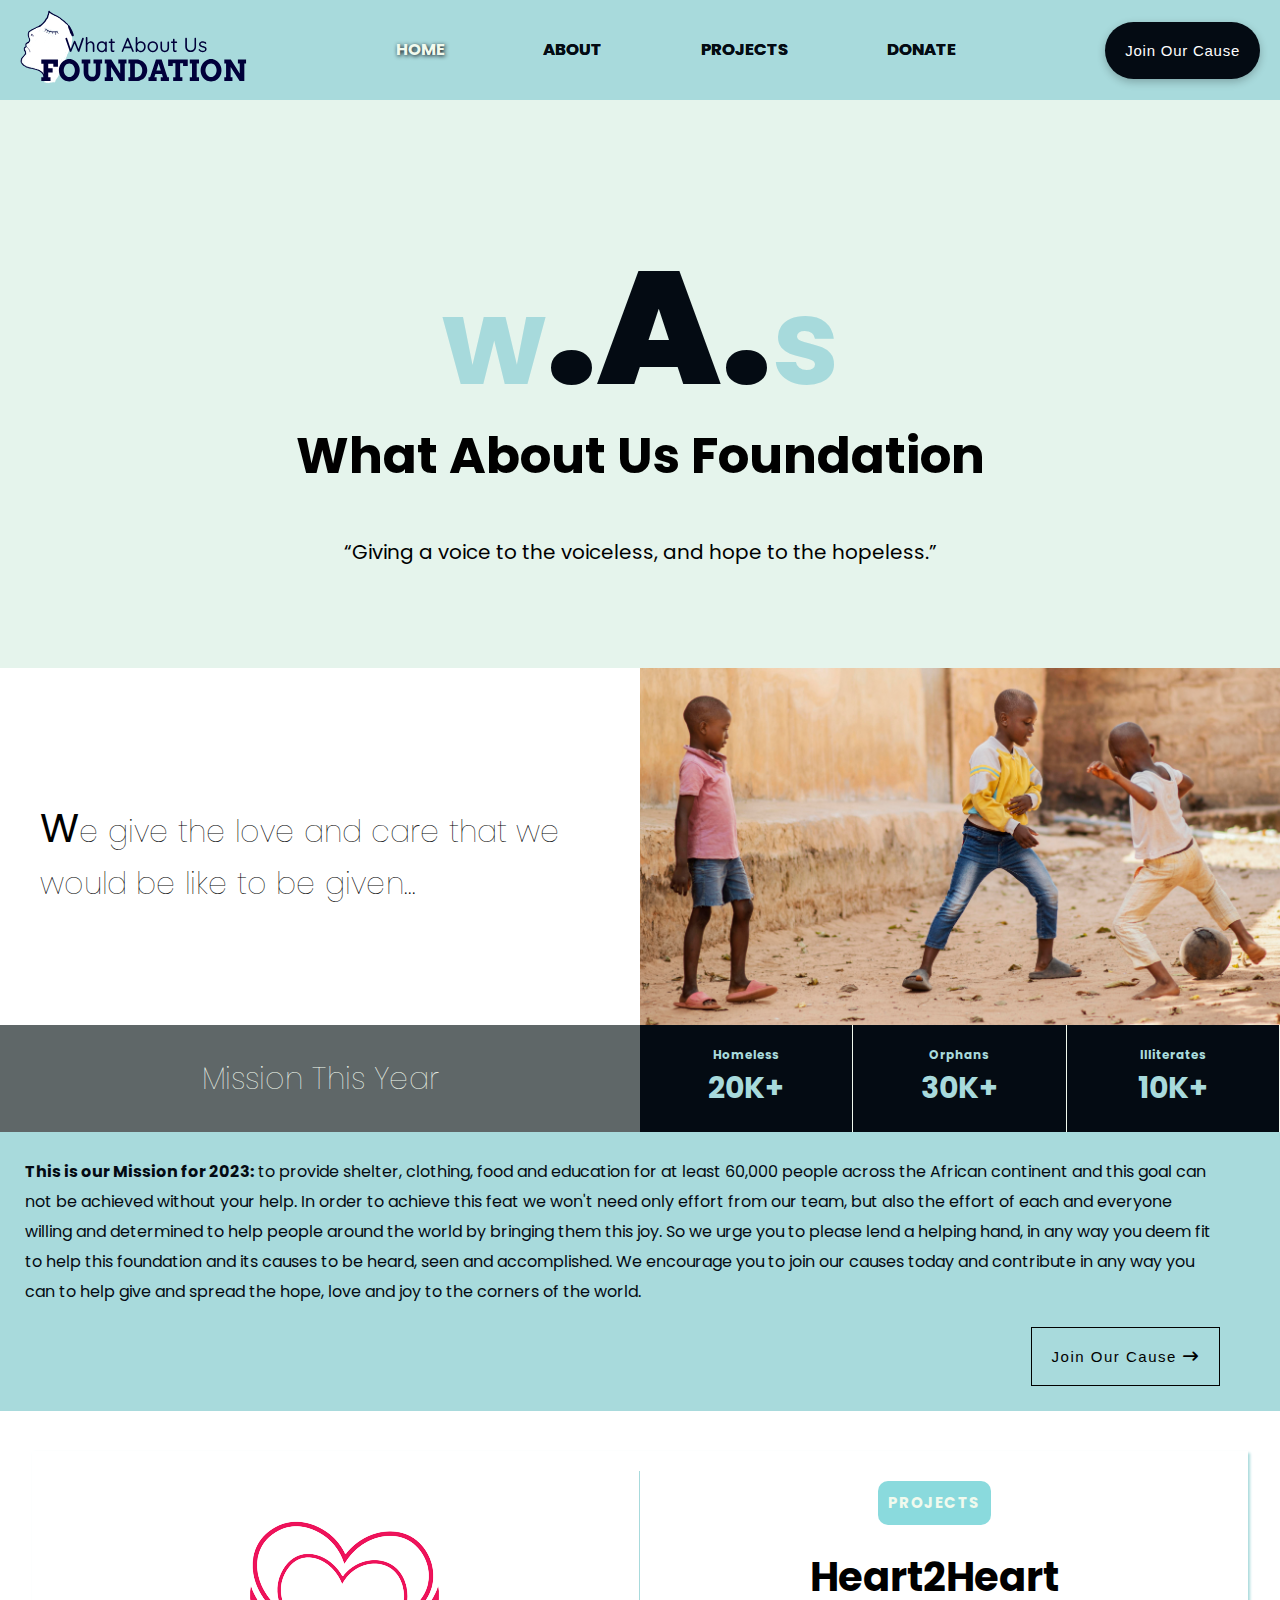
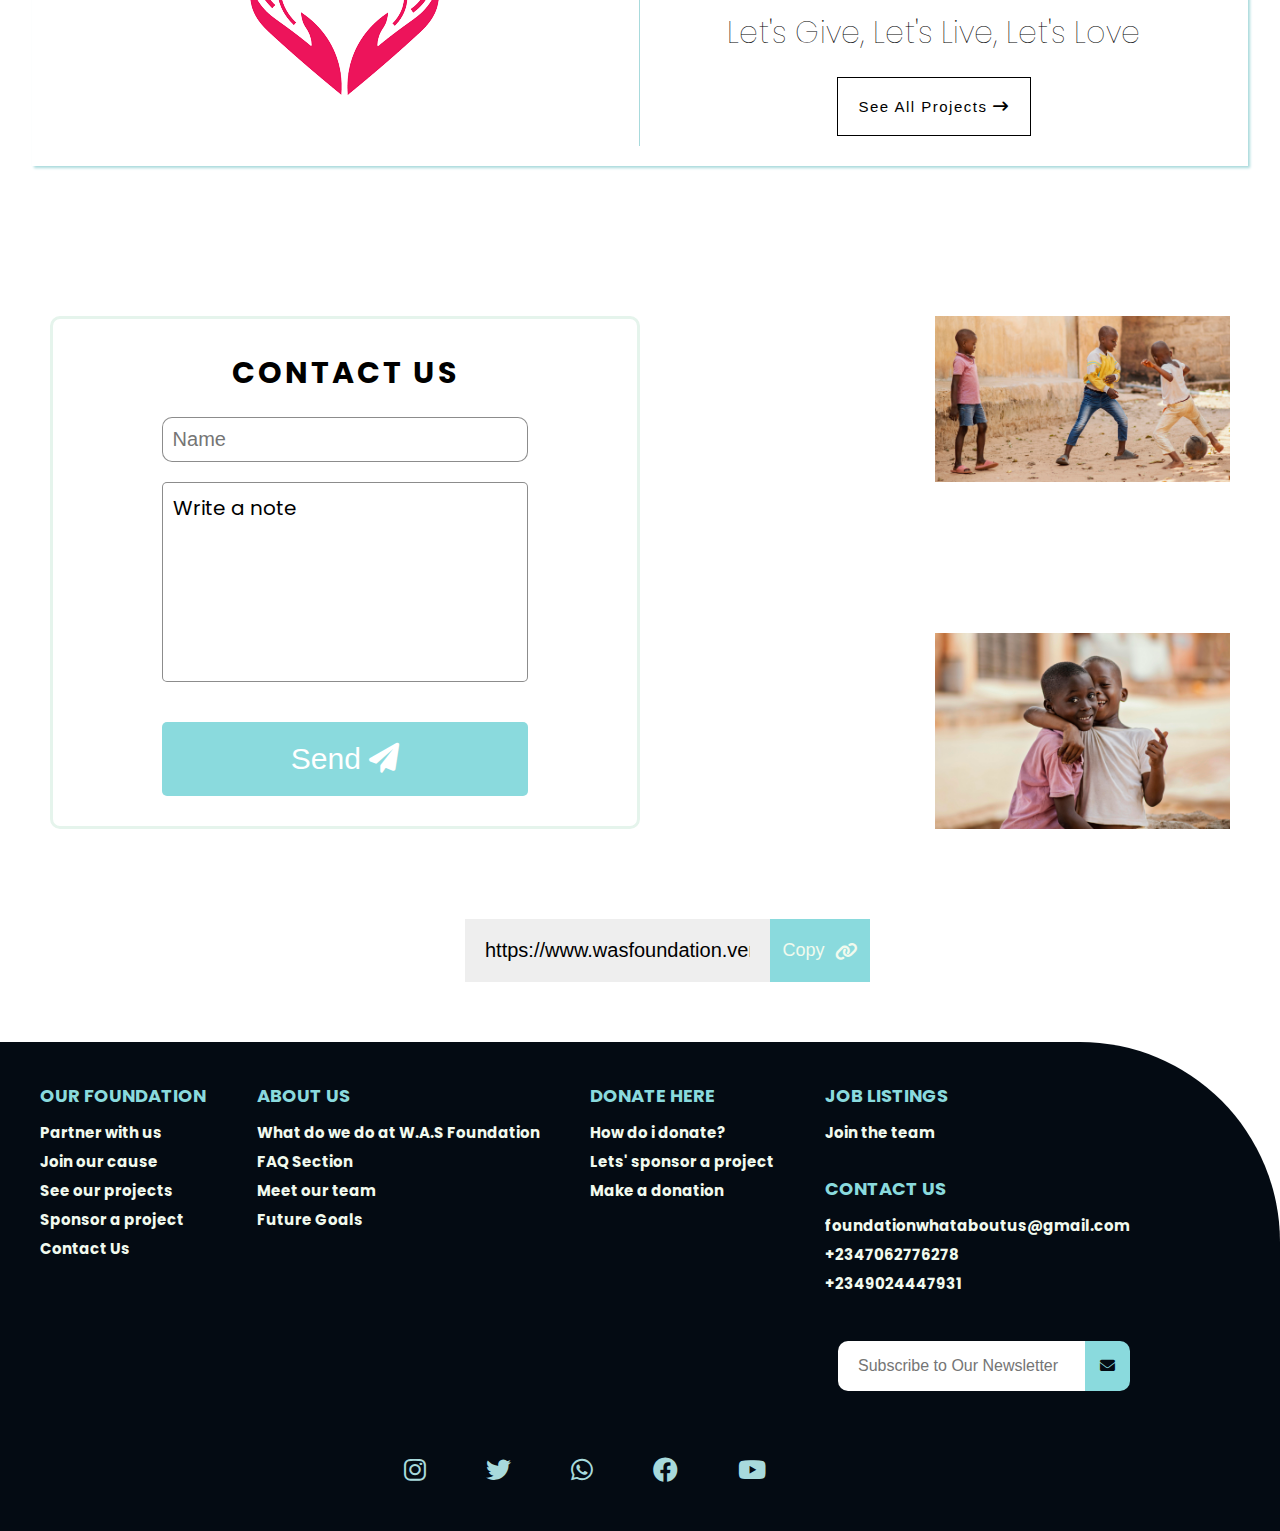
==== commit 282cb063: "Final Commit" ====
--- a/frontend/index.html
+++ b/frontend/index.html
@@ -5,7 +5,7 @@
     <meta http-equiv="X-UA-Compatible" content="IE=edge" />
     <meta name="viewport" content="width=device-width, initial-scale=1.0" />
     <link rel="stylesheet" href="./styles/style.css" />
-    <link rel="icon" type="image/png" sizes="32x32" href="./assets/asset.png" />
+    <link rel="icon" type="image/png" sizes="32x32" href="./assets/logo-was1.svg" />
     <title>W.A.S Foundation</title>
     <link
       rel="stylesheet"
@@ -17,18 +17,19 @@
   </head>
   <body>
     <!-- mobile menu overlay -->
-    <!-- <div id="menu_overlay" class="menu_overlay">
+    <div id="menu_overlay" class="menu_overlay">
       <i id="close" class="fa fa-close"></i>
       <a href="index.html"><li class="active">Home</li></a>
       <a href="about.html"><li>About</li></a>
+      <a href="project.html"><li>Projects</li></a>
       <a href="donate.html"><li>Donate</li></a>
-      <a href="donate.html">
-        <button class="donate_btn">Donate Here</button>
+      <a href="cause.html">
+        <button class="donate_btn">Join Our Cause</button>
       </a>
-    </div> -->
+    </div>
     <!-- header -->
     <div class="header">
-      <img src="./assets/*.png" alt="WAS logo" class="brand" />
+      <img src="./assets/logo-wide.svg" alt="WAS logo" class="brand" />
       <div class="links">
         <a class="hide-sm" href="#"><li class="active">Home</li></a>
         <a class="hide-sm" href="about.html"><li>About</li></a>
@@ -40,18 +41,18 @@
       </a>
       <i id="menu_btn" class="show-sm hide-lg fa fa-bars"></i>
     </div>
-    <div class="hero column-sm reduce-hero">
+    <div class="hero column-sm text-center">
       <h1>w<b>.A.</b>s</h1>
-      <h2>What About Us Foundation</h2>
-      <q>The love we give, the love we share, the love we need</q>
+      <h2 class="text-align">What About Us Foundation</h2>
+      <q>Giving a voice to the voiceless, and hope to the hopeless.</q>
     </div>
     <div class="intro">
-      <div class="intro_text">
+      <div class="intro_text hide-sm">
         <h2>
           <b>W</b>e give the love and care that we would be like to be given...
         </h2>
       </div>
-      <div class="intro_img">
+      <div class="intro_img w-100">
         <img
           src="./assets/full-shot-african-kids-playing-with-ball.jpg"
           alt=""
@@ -60,8 +61,8 @@
     </div>
     <div class="mission">
       <div class="mission_head">
-        <h2 class="mission_heading">Mission This Year</h2>
-        <span class="goal_list">
+        <h2 class="mission_heading t-align-1">Mission This Year</h2>
+        <span class="goal_list c-sm-1">
           <span class="goal_card">
             <h4>Homeless</h4>
             <h2>20K+</h2>
@@ -72,51 +73,45 @@
           </span>
           <span class="goal_card">
             <h4>Illiterates</h4>
-            <h2>40K+</h2>
+            <h2>10K+</h2>
           </span>
         </span>
       </div>
-      <div class="mission_text">
+      <div class="mission_text t-align-2">
         <p>
-          Lorem ipsum dolor sit amet consectetur adipisicing elit. Aperiam a
-          voluptatum nulla culpa, Lorem ipsum dolor sit, amet consectetur
-          adipisicing elit. Neque similique sit vitae quibusdam sunt at nostrum.
-          cumque minus praesentium labore tempora odit veniam! Veniam, dolor
-          reiciendis rem dolorem omnis non eos! Architecto fugiat nam aliquid
-          quis illo accusamus nulla quia enim? Modi, velit. Lorem ipsum dolor
-          sit amet consectetur adipisicing elit. Hic, nemo cupiditate! Sed
-          dignissimos doloribus fuga perspiciatis totam. Corrupti recusandae
-          fugiat maxime maiores ipsum eos et odio, corporis nobis debitis, eius,
-          similique nisi quas. Vel hic aperiam mollitia consequatur aut optio
-          quasi quo beatae vitae eveniet!
+         <b>This is our Mission for 2023:</b> to provide shelter, clothing, food and education for at least 60,000 people across the African continent and this goal can not be achieved without your help. In order to achieve this feat we won't need only effort from our team, but also the effort of each and everyone willing and determined to help people around the world by bringing them this joy. So we urge you to please lend a helping hand, in any way you deem fit to help this foundation and its causes to be heard, seen and  accomplished. We encourage you to join our causes today and contribute in any way you can to help give and spread the hope, love and joy to the corners of the world. 
         </p>
-        <button class="was_button">
-          Join Our Cause <i class="fa fa-long-arrow-right"></i>
-        </button>
+        <a href="cause.html">
+          <button class="was_button">
+            Join Our Cause <i class="fa fa-long-arrow-right"></i>
+          </button>
+        </a>
       </div>
     </div>
     <div class="projects">
       <div class="project_img">
-        <img src="./assets/asset.png" alt="" />
-      </div>
-      <div class="project_text">
+        <img class="w-75" src="./assets/asset.png" alt="" />
+      </div>
+      <div class="project_text w-0 text-center">
         <h2>PROJECTS</h2>
         <h3>Heart2Heart</h3>
         <p>Let's Give, Let's Live, Let's Love</p>
-        <button class="was_project_button">
-          See All Projects <i class="fa fa-long-arrow-right"></i>
-        </button>
-      </div>
-    </div>
-
-    <div class="contact column-sm">
-      <div class="contact_form column-sm text-center">
+        <a href="project.html">
+          <button class="was_project_button">
+            See All Projects <i class="fa fa-long-arrow-right"></i>
+          </button>
+        </a>
+      </div>
+    </div>
+
+    <div class="contact column-sm mt-sm p-sm">
+      <div class="contact_form column-sm text-center c-sm-1">
         <h2>CONTACT US</h2>
-        <input type="text" placeholder="Name" id="name" />
-        <textarea placeholder="Write a note" id="note"></textarea>
-        <button>Send <i class="fa fa-paper-plane"></i></button>
-      </div>
-      <div class="contact_img column-sm">
+        <input class="w-100" type="text" placeholder="Name" id="name" />
+        <textarea class="w-100" placeholder="Write a note" id="note"></textarea>
+        <button class="w-75">Send <i class="fa fa-paper-plane"></i></button>
+      </div>
+      <div class="contact_img column-sm hide-sm">
         <img
           class="image1"
           src="./assets/full-shot-african-kids-playing-with-ball.jpg"
@@ -126,11 +121,11 @@
         <img class="image3" src="./assets/img-1.jpg" alt="" />
       </div>
     </div>
-    <div class="copy-link">
+    <div class="copy-link m-width">
       <input
         type="text"
         class="copy-link-input"
-        value="https://www.wasfoundation.org/share"
+        value="https://www.wasfoundation.vercel.app"
         readonly
       />
       <button type="button" class="copy-link-button">
@@ -138,54 +133,58 @@
       </button>
     </div>
 
-    <div class="footer">
-      <div class="links_wrapper">
-         <span class="footer_links">
-        <h2>our foundation</h2>
-        <a href="index.html">About</a>
-        <a href="about.html">Partner with us</a>
-        <a href="donate.html">Join our cause</a>
-        <a href="donate.html">See our projects</a>
-        <a href="donate.html">Sponsor a project</a>
-        <a href="donate.html">Contact Us</a>
+    <div class="footer footer-sm">
+      <div class="links_wrapper links-sm">
+        <span class="footer_links">
+          <h2>our foundation</h2>
+          <!-- <a href="index.html">About</a> -->
+          <a href="project.html">Partner with us</a>
+          <a href="cause.html">Join our cause</a>
+          <a href="project.html">See our projects</a>
+          <a href="project.html">Sponsor a project</a>
+          <a href="index.html">Contact Us</a>
+        </span>
+        <span class="footer_links">
+          <h2>about us</h2>
+          <a href="index.html">What do we do at W.A.S Foundation</a>
+          <a href="about.html">FAQ Section</a>
+          <a href="donate.html">Meet our team</a>
+          <!-- <a href="donate.html">Vision statement</a>
+          <a href="donate.html">Mission statement</a> -->
+          <a href="donate.html">Future Goals</a>
+        </span>
+        <span class="footer_links">
+          <h2>donate here</h2>
+          <a href="index.html">How do i donate?</a>
+          <a href="about.html">Lets' sponsor a project</a>
+          <!-- <a href="donate.html">The reservior</a> -->
+          <a href="donate.html">Make a donation</a>
+        </span>
+        <span class="footer_links">
+          <h2>job listings</h2>
+          <a class="mb" href="index.html">Join the team</a>
+          <h2>contact us</h2>
+          <a href="index.html">foundationwhataboutus@gmail.com</a>
+          <a href="index.html">+2347062776278</a>
+          <a href="index.html">+2349024447931</a>
+        </span>
+      </div>
+
+      <span class="newsletter newsletter-margin center">
+        <input
+          placeholder="Subscribe to Our Newsletter"
+          type="text"
+          name=""
+          id=""
+        />
+        <button><i class="fa fa-envelope"></i></button>
       </span>
-      <span class="footer_links">
-        <h2>about us</h2>
-        <a href="index.html">What do we do</a>
-        <a href="about.html">FAQ Section</a>
-        <a href="donate.html">Meet our team</a>
-        <a href="donate.html">Vision statement</a>
-        <a href="donate.html">Mission statement</a>
-        <a href="donate.html">Future Goals</a>
-      </span>
-      <span class="footer_links">
-        <h2>donate here</h2>
-        <a href="index.html">How do i donate?</a>
-        <a href="about.html">Lets' sponsor a project</a>
-        <a href="donate.html">The reservior</a>
-        <a href="donate.html">Make a donation</a>
-      </span>
-      <span class="footer_links">
-        <h2>job listings</h2>
-        <a class="mb" href="index.html">Join the team</a>
-        <h2>contact us</h2>
-        <a href="index.html">thewasfoundation@gmail.com</a>
-        <a href="index.html">+2347054783428</a>
-        <a href="index.html">+2348123476584</a>
-
-      </span>
-      </div>
-
-      <span class="newsletter">
-        <input placeholder="Subscribe to Our Newsletter" type="text" name="" id="">
-        <button> <i class="fa fa-envelope"></i></button>
-      </span>
-      <span class="socials">
-        <a href="#"><i class="fab fa-instagram"></i></a>
-        <a href="#"><i class="fab fa-twitter"></i></a>
-        <a href="#"><i class="fab fa-whatsapp"></i></a>
-        <a href="#"><i class="fab fa-facebook"></i></a>
-        <a href="#"><i class="far fa-envelope"></i></a>
+      <span class="socials even_sm">
+        <a href="https://www.instagram.com/whataboutusorg/"><i class="fab fa-instagram"></i></a>
+        <a href="https://twitter.com/whataboutusorg"><i class="fab fa-twitter"></i></a>
+        <a href="https://wa.me/+2347062776278"><i class="fab fa-whatsapp"></i></a>
+        <a href="https://www.facebook.com/profile.php?id=100089967054478"><i class="fab fa-facebook"></i></a>
+        <a href="https://www.youtube.com/channel/UCO9DkNWMiSjHchSSqTgJ7tw"><i class="fab fa-youtube"></i></a>
       </span>
     </div>
    
--- a/frontend/styles/style.css
+++ b/frontend/styles/style.css
@@ -1,3 +1,4 @@
+@charset "UTF-8";
 @import url("https://fonts.googleapis.com/css?family=Poppins&display=swap");
 @import url("https://fonts.googleapis.com/css2?family=Raleway&display=swap");
 *,
@@ -5,37 +6,31 @@
 *::after {
   margin: 0;
   padding: 0;
-  -webkit-box-sizing: inherit;
-          box-sizing: inherit;
+  box-sizing: inherit;
 }
 
 html {
   font-size: 62.5%;
-  -webkit-box-sizing: border-box;
-          box-sizing: border-box;
+  box-sizing: border-box;
   text-rendering: optimizeLegibility;
   scroll-behavior: smooth;
   overflow-x: hidden;
 }
-
 @media only screen and (max-width: 62.5em) {
   html {
     font-size: 56.25%;
   }
 }
-
 @media only screen and (max-width: 56.25em) {
   html {
     font-size: 54%;
   }
 }
-
 @media only screen and (max-width: 37.5em) {
   html {
     font-size: 51%;
   }
 }
-
 @media only screen and (min-width: 112.5em) {
   html {
     font-size: 75%;
@@ -74,7 +69,6 @@
 
 /* Handle */
 ::-webkit-scrollbar-thumb {
-  background: -webkit-gradient(linear, left top, left bottom, from(#A8DADC), to(#F1FAEE));
   background: linear-gradient(#A8DADC, #F1FAEE);
   border-radius: 10px;
 }
@@ -95,62 +89,84 @@
   .w-85 {
     width: 85% !important;
   }
+  .w-100 {
+    width: 100% !important;
+  }
+  .w-95 {
+    width: 95% !important;
+  }
+  .w-0 {
+    width: auto !important;
+  }
+  .text-align {
+    font-size: 1.8rem !important;
+    font-weight: 700 !important;
+    align-items: center !important;
+    display: flex !important;
+    padding: 0 !important;
+  }
+  .t-align-1 {
+    font-size: 1.2rem !important;
+    font-weight: 500 !important;
+    display: flex !important;
+    align-items: center !important;
+    padding: 2px !important;
+  }
+  .t-align-2 {
+    padding: 2.5rem !important;
+  }
   .col-0 {
-    -webkit-column-gap: 0px !important;
-            column-gap: 0px !important;
+    -moz-column-gap: 0px !important;
+         column-gap: 0px !important;
   }
   .w-adjust {
     width: 40% !important;
   }
   .translate-0 {
-    -webkit-transform: translateX(0) !important;
-            transform: translateX(0) !important;
+    transform: translateX(0) !important;
   }
   .justify {
-    -webkit-box-align: center !important;
-        -ms-flex-align: center !important;
-            align-items: center !important;
-  }
-  .column-sm {
-    display: -webkit-box !important;
-    display: -ms-flexbox !important;
+    align-items: center !important;
+  }
+  .font-w {
+    font-weight: 500 !important;
+  }
+  .font-s {
+    font-size: 4rem !important;
+  }
+  .c-sm-1 {
     display: flex !important;
     width: 100% !important;
-    -webkit-box-orient: vertical !important;
-    -webkit-box-direction: normal !important;
-        -ms-flex-direction: column !important;
-            flex-direction: column !important;
-  }
-  .row-sm {
-    display: -webkit-box !important;
-    display: -ms-flexbox !important;
+  }
+  .column-sm {
     display: flex !important;
     width: 100% !important;
-    -webkit-box-pack: space-evenly;
-        -ms-flex-pack: space-evenly;
-            justify-content: space-evenly;
-    -webkit-box-orient: horizontal !important;
-    -webkit-box-direction: normal !important;
-        -ms-flex-direction: row !important;
-            flex-direction: row !important;
-  }
-  .mr-auto {
-    margin-right: auto;
-  }
-  .column-sm-reverse {
-    display: -webkit-box !important;
-    display: -ms-flexbox !important;
+    flex-direction: column !important;
+    font-size: 1rem;
+  }
+  .row-sm {
     display: flex !important;
     width: 100% !important;
-    -webkit-box-orient: vertical !important;
-    -webkit-box-direction: reverse !important;
-        -ms-flex-direction: column-reverse !important;
-            flex-direction: column-reverse !important;
-  }
-  .align-items-center {
-    -webkit-box-align: center;
-        -ms-flex-align: center;
-            align-items: center;
+    justify-content: space-evenly;
+    flex-direction: row !important;
+  }
+  .head-sm {
+    font-size: 1rem;
+    width: 50% !important;
+  }
+  .mr-auto {
+    margin-right: auto !important;
+  }
+  .column-sm-reverse {
+    display: flex !important;
+    width: 100% !important;
+    flex-direction: column-reverse !important;
+  }
+  .center {
+    justify-content: center !important;
+  }
+  .even_sm {
+    justify-content: space-evenly !important;
   }
   .hide-sm {
     display: none !important;
@@ -159,18 +175,37 @@
     display: block !important;
   }
   .text-center {
-    text-align: center;
+    text-align: center !important;
   }
   .h-adjust {
-    height: -webkit-fit-content !important;
     height: -moz-fit-content !important;
     height: fit-content !important;
   }
   .m-0 {
     margin: 0px !important;
   }
+  .p-1 {
+    padding: 0 2rem !important;
+    font-size: 3rem !important;
+    font-weight: 700 !important;
+  }
+  .img-w {
+    border-radius: 0% !important;
+    width: 20rem !important;
+    height: 20rem !important;
+    border: none !important;
+    box-shadow: 2px 5px 10px #f1faee !important;
+    border-radius: 10px !important;
+  }
+  .m-width {
+    max-width: -moz-max-content !important;
+    max-width: max-content !important;
+  }
+  .newsletter-margin {
+    margin: 4rem 4rem 0 !important;
+  }
   .p-0 {
-    padding: 0px !important;
+    padding: 0rem !important;
   }
   .p-sm {
     padding: 1.8rem !important;
@@ -184,19 +219,125 @@
   .mt-sm {
     margin-top: 4rem !important;
   }
-}
-
+  .video-sm {
+    height: -moz-fit-content !important;
+    height: fit-content !important;
+    margin: auto !important;
+  }
+  .footer-sm {
+    border-top-right-radius: 0rem !important;
+    padding-right: 0rem !important;
+    padding: 4rem !important;
+  }
+  .links-sm {
+    width: 100% !important;
+    justify-content: space-evenly !important;
+    line-height: 3.5rem !important;
+  }
+  .links_wrapper {
+    width: 100% !important;
+    display: flex !important;
+  }
+  .font-reduce {
+    font-size: small !important;
+    font-weight: normal !important;
+  }
+  .bold {
+    font-weight: 800 !important;
+  }
+  .cause-img {
+    padding: 0rem !important;
+    margin: 0 0 4rem 0 !important;
+  }
+}
 @media only screen and (min-width: 992px) {
   .hide-lg {
     display: none !important;
   }
 }
-
+@media screen and (max-width: 540px) {
+  .links_wrapper {
+    width: 100% !important;
+    display: block !important;
+  }
+}
+@media screen and (width: 280px) {
+  .footer .socials a {
+    margin-right: 2rem !important;
+  }
+  .project_card .card_head img {
+    width: 95% !important;
+  }
+  .cause_hero__text h1 {
+    font-size: 3rem !important;
+  }
+  .was h1 {
+    font-size: 3rem !important;
+    font-weight: 500 !important;
+  }
+  .mission_head {
+    width: 87% !important;
+  }
+  .mission_head .goal_list {
+    width: 100% !important;
+  }
+  .hero h1 {
+    font-size: 10rem !important;
+  }
+  .hero h1 b {
+    font-size: 12rem !important;
+  }
+  .hero h2 {
+    font-size: 1.5rem !important;
+    flex-direction: row !important;
+  }
+  .hero q {
+    width: 200% !important;
+  }
+  .projects .project_img {
+    display: none !important;
+  }
+  .copy-link {
+    margin: 2rem 2rem !important;
+  }
+  .copy-link .copy-link-input {
+    width: 40% !important;
+  }
+  .was h1 {
+    font-size: 2rem !important;
+    letter-spacing: 0rem !important;
+  }
+  .was h1 em {
+    font-size: 2.5rem !important;
+  }
+  .profile_img {
+    border-radius: 50% !important;
+    box-shadow: none !important;
+    margin-top: -5rem !important;
+  }
+  .profile_img img {
+    border-radius: 50% !important;
+  }
+  .profile_text h2 {
+    font-size: 1.5rem !important;
+    font-weight: 400 !important;
+  }
+  .profile_text b {
+    font-size: 1.5rem !important;
+  }
+  .profile_text img {
+    display: flex !important;
+    width: 30% !important;
+  }
+  .testimony {
+    padding: 2rem !important;
+  }
+  .testimony_text {
+    margin-top: 1rem !important;
+  }
+}
 .row-reverse {
-  -webkit-box-orient: horizontal !important;
-  -webkit-box-direction: reverse !important;
-      -ms-flex-direction: row-reverse !important;
-          flex-direction: row-reverse !important;
+  flex-direction: row-reverse !important;
 }
 
 .ml-auto {
@@ -208,37 +349,26 @@
 }
 
 .header {
-  display: -webkit-box;
-  display: -ms-flexbox;
-  display: flex;
-  height: -webkit-fit-content;
+  display: flex;
   height: -moz-fit-content;
   height: fit-content;
-  -webkit-box-pack: justify;
-      -ms-flex-pack: justify;
-          justify-content: space-between;
+  justify-content: space-between;
   background-color: #a8dadc;
-  -webkit-box-align: center;
-      -ms-flex-align: center;
-          align-items: center;
+  align-items: center;
   padding: 1rem 2rem 1rem 0rem;
 }
-
 .header img {
   padding-left: 2rem;
 }
-
+.header .fa-bars::before {
+  font-size: 3rem;
+}
 .header .links {
-  display: -webkit-box;
-  display: -ms-flexbox;
   display: flex;
   font-size: 1rem;
-  -webkit-box-pack: space-evenly;
-      -ms-flex-pack: space-evenly;
-          justify-content: space-evenly;
+  justify-content: space-evenly;
   width: 60%;
 }
-
 .header .links li {
   font-size: 1.65rem;
   text-transform: uppercase;
@@ -247,22 +377,20 @@
   text-shadow: 0px 0px 0px #040b13;
   position: relative;
   cursor: pointer;
-}
-
+  transition: 0.3s ease-in;
+}
 .header .links li:hover {
   color: #f1faee;
-}
-
+  text-shadow: 2px 3px 2px #8adadd;
+}
 .header .links .active {
   color: #f1faee !important;
   text-shadow: 1px 1px 4px #040b13;
 }
-
 .header .brand {
   height: 8rem;
   width: auto;
 }
-
 .header .cause_btn {
   cursor: pointer;
   background-color: #040b13;
@@ -275,185 +403,128 @@
   border-radius: 3rem;
   letter-spacing: 0.05em;
   color: white;
-  min-width: -webkit-fit-content;
   min-width: -moz-fit-content;
   min-width: fit-content;
   font-size: 1.5rem;
   font-weight: 500;
-  -webkit-box-shadow: rgba(0, 0, 0, 0.24) 0px 3px 8px;
-          box-shadow: rgba(0, 0, 0, 0.24) 0px 3px 8px;
-  -webkit-transition: 0.3s ease;
-  transition: 0.3s ease;
+  box-shadow: rgba(0, 0, 0, 0.24) 0px 3px 8px;
+  transition: 0.3s ease-in;
+}
+.header .cause_btn:hover {
+  background: #e5f4ec;
+  color: #040b13;
+  text-shadow: 2px 2px 2px #c3c9c9;
+  font-weight: 700;
 }
 
 .hero {
-  display: -webkit-box;
-  display: -ms-flexbox;
-  display: flex;
-  -webkit-box-align: center;
-      -ms-flex-align: center;
-          align-items: center;
-  -webkit-box-orient: vertical;
-  -webkit-box-direction: normal;
-      -ms-flex-direction: column;
-          flex-direction: column;
-  align-items: center;
-  -webkit-box-pack: center;
-      -ms-flex-pack: center;
-          justify-content: center;
+  display: flex;
+  align-items: center;
+  flex-direction: column;
+  align-items: center;
+  justify-content: center;
   width: 100%;
-  height: -webkit-fit-content;
   height: -moz-fit-content;
   height: fit-content;
   padding: 10rem;
   position: relative;
   background-color: #e5f4ec;
 }
-
 .hero h1 {
   font-size: 12rem;
   color: #a7dadc;
 }
-
 .hero h1 b {
   color: #040b13;
   font-size: 16rem;
 }
-
 .hero h2 {
   font-size: 5rem;
   margin-top: -4rem;
   margin-bottom: 4rem;
 }
-
 .hero q {
   font-size: 2rem;
 }
 
 .intro {
-  display: -webkit-box;
-  display: -ms-flexbox;
-  display: flex;
-}
-
+  display: flex;
+}
 .intro .intro_text {
-  display: -webkit-box;
-  display: -ms-flexbox;
-  display: flex;
-  -webkit-box-pack: center;
-      -ms-flex-pack: center;
-          justify-content: center;
-  -webkit-box-align: center;
-      -ms-flex-align: center;
-          align-items: center;
+  display: flex;
+  justify-content: center;
+  align-items: center;
   width: 50%;
 }
-
 .intro .intro_text h2 {
   padding: 4rem;
   font-size: 3rem;
   font-weight: lighter;
 }
-
 .intro .intro_text h2 b {
   font-weight: bolder;
   font-size: 4rem;
 }
-
 .intro .intro_img {
   width: 50%;
 }
-
 .intro .intro_img img {
   width: 100%;
   height: auto;
 }
 
 .mission {
-  display: -webkit-box;
-  display: -ms-flexbox;
-  display: flex;
-  -webkit-box-orient: vertical;
-  -webkit-box-direction: normal;
-      -ms-flex-direction: column;
-          flex-direction: column;
+  display: flex;
+  flex-direction: column;
   margin-top: -1rem;
 }
-
 .mission .mission_head {
-  display: -webkit-box;
-  display: -ms-flexbox;
-  display: flex;
-  -webkit-box-pack: justify;
-      -ms-flex-pack: justify;
-          justify-content: space-between;
-}
-
+  display: flex;
+  justify-content: space-between;
+}
 .mission .mission_head .mission_heading {
   background-color: #5f6768;
   font-size: 3rem;
   width: 50%;
-  display: -webkit-box;
-  display: -ms-flexbox;
-  display: flex;
-  -webkit-box-align: center;
-      -ms-flex-align: center;
-          align-items: center;
-  -webkit-box-pack: center;
-      -ms-flex-pack: center;
-          justify-content: center;
+  display: flex;
+  align-items: center;
+  justify-content: center;
   color: #f1faee;
   font-weight: lighter;
 }
-
 .mission .mission_head .goal_list {
   width: 50%;
-  -webkit-box-pack: justify;
-      -ms-flex-pack: justify;
-          justify-content: space-between;
-  display: -webkit-box;
-  display: -ms-flexbox;
-  display: flex;
-}
-
+  justify-content: space-between;
+  display: flex;
+}
 .mission .mission_head .goal_list .goal_card {
-  display: -webkit-box;
-  display: -ms-flexbox;
-  display: flex;
-  -webkit-box-orient: vertical;
-  -webkit-box-direction: normal;
-      -ms-flex-direction: column;
-          flex-direction: column;
+  display: flex;
+  flex-direction: column;
   background-color: #040b13;
   border-right: solid 1px #f1faee;
   padding: 2rem;
   width: 33.3%;
   text-align: center;
 }
-
 .mission .mission_head .goal_list .goal_card h4 {
   font-size: 1.2rem;
   color: #a8dadc;
 }
-
 .mission .mission_head .goal_list .goal_card h2 {
   font-size: 3rem;
   font-weight: bolder;
   color: #a8dadc;
 }
-
 .mission .mission_text {
   background-color: #a8dadc;
   padding: 2.5rem;
   padding-right: 6rem;
 }
-
 .mission .mission_text p {
   color: #040b13;
   line-height: 3rem;
   font-size: 1.6rem;
 }
-
 .mission .mission_text .was_button {
   border: 1px solid black;
   -webkit-appearance: none;
@@ -469,49 +540,28 @@
 }
 
 .projects {
-  display: -webkit-box;
-  display: -ms-flexbox;
   display: flex;
   padding: 2rem;
   width: 95%;
   margin: 0 auto;
   margin-top: 4rem;
-  -webkit-box-shadow: #a8dadc 1.95px 1.95px 2.6px;
-          box-shadow: #a8dadc 1.95px 1.95px 2.6px;
-}
-
+  box-shadow: #a8dadc 1.95px 1.95px 2.6px;
+}
 .projects .project_img {
-  display: -webkit-box;
-  display: -ms-flexbox;
-  display: flex;
-  -webkit-box-pack: center;
-      -ms-flex-pack: center;
-          justify-content: center;
-  -webkit-box-align: center;
-      -ms-flex-align: center;
-          align-items: center;
+  display: flex;
+  justify-content: center;
+  align-items: center;
   width: 50%;
   border-right: solid 1px #a8dadc;
 }
-
 .projects .project_text {
   width: 50%;
-  display: -webkit-box;
-  display: -ms-flexbox;
   display: flex;
   padding: 1rem;
-  -webkit-box-orient: vertical;
-  -webkit-box-direction: normal;
-      -ms-flex-direction: column;
-          flex-direction: column;
-  -webkit-box-pack: center;
-      -ms-flex-pack: center;
-          justify-content: center;
-  -webkit-box-align: center;
-      -ms-flex-align: center;
-          align-items: center;
-}
-
+  flex-direction: column;
+  justify-content: center;
+  align-items: center;
+}
 .projects .project_text h2 {
   color: #f1faee;
   background-color: #8adadd;
@@ -521,17 +571,14 @@
   letter-spacing: 0.1em;
   margin-bottom: 2rem;
 }
-
 .projects .project_text h3 {
   font-size: 4rem;
   font-weight: bolder;
 }
-
 .projects .project_text p {
   font-size: 3rem;
   font-weight: lighter;
 }
-
 .projects .project_text button {
   border: 1px solid black;
   -webkit-appearance: none;
@@ -547,26 +594,19 @@
 
 .copy-link {
   --height: 5rem;
-  display: -webkit-box;
-  display: -ms-flexbox;
   display: flex;
   max-width: 35rem;
   margin: 0 auto;
   margin-top: 4rem;
 }
-
 .copy-link .copy-link-button:hover {
   background: #a8dadc;
 }
-
 .copy-link .fa-link {
   margin-left: 1rem;
 }
-
 .copy-link .copy-link-input {
-  -webkit-box-flex: 1;
-      -ms-flex-positive: 1;
-          flex-grow: 1;
+  flex-grow: 1;
   padding: 2rem;
   font-size: 2rem;
   border: 1px solid #cccccc;
@@ -575,25 +615,16 @@
   outline: none;
   border: none;
 }
-
 .copy-link .copy-link-input:hover {
   background: #eeeeee;
 }
-
 .copy-link .copy-link-button {
-  -ms-flex-negative: 0;
-      flex-shrink: 0;
+  flex-shrink: 0;
   padding: 2rem;
   width: 10rem;
-  display: -webkit-box;
-  display: -ms-flexbox;
-  display: flex;
-  -webkit-box-align: center;
-      -ms-flex-align: center;
-          align-items: center;
-  -webkit-box-pack: center;
-      -ms-flex-pack: center;
-          justify-content: center;
+  display: flex;
+  align-items: center;
+  justify-content: center;
   background: #8adadd;
   color: #f1faee;
   font-size: 1.8rem;
@@ -604,39 +635,25 @@
 }
 
 .contact {
-  display: -webkit-box;
-  display: -ms-flexbox;
   display: flex;
   margin-top: 10rem;
   padding: 5rem;
 }
-
 .contact .contact_form {
-  display: -webkit-box;
-  display: -ms-flexbox;
   display: flex;
   width: 50%;
-  -webkit-box-pack: center;
-      -ms-flex-pack: center;
-          justify-content: center;
-  -webkit-box-align: center;
-      -ms-flex-align: center;
-          align-items: center;
-  -webkit-box-orient: vertical;
-  -webkit-box-direction: normal;
-      -ms-flex-direction: column;
-          flex-direction: column;
+  justify-content: center;
+  align-items: center;
+  flex-direction: column;
   padding: 3rem;
   border: 3px solid #e5f4ec;
   border-radius: 1rem;
 }
-
 .contact .contact_form h2 {
   margin-bottom: 2rem;
   font-size: 3rem;
   letter-spacing: 0.1em;
 }
-
 .contact .contact_form input {
   font-size: 2rem;
   padding: 1rem;
@@ -648,17 +665,13 @@
   width: 70%;
   border: 1px solid rgba(0, 0, 0, 0.452);
   border-radius: 1rem;
-  -webkit-transition: 0.3s ease;
   transition: 0.3s ease;
   color: black;
 }
-
 .contact .contact_form input:focus-visible {
   border: 1px solid #a8dadc;
-  -webkit-box-shadow: #e5f4ec 2px 2px 1.95px inset, #e5f4ec -2px -2px 1.95px inset;
-          box-shadow: #e5f4ec 2px 2px 1.95px inset, #e5f4ec -2px -2px 1.95px inset;
-}
-
+  box-shadow: #e5f4ec 2px 2px 1.95px inset, #e5f4ec -2px -2px 1.95px inset;
+}
 .contact .contact_form textarea {
   font-family: inherit;
   font-size: 2rem;
@@ -674,29 +687,16 @@
   border-radius: 0.5rem;
   resize: none;
 }
-
 .contact .contact_form textarea:focus-visible {
   border: 1px solid #a8dadc;
-  -webkit-box-shadow: #e5f4ec 2px 2px 1.95px inset, #e5f4ec -2px -2px 1.95px inset;
-          box-shadow: #e5f4ec 2px 2px 1.95px inset, #e5f4ec -2px -2px 1.95px inset;
-}
-
-.contact .contact_form textarea::-webkit-input-placeholder {
+  box-shadow: #e5f4ec 2px 2px 1.95px inset, #e5f4ec -2px -2px 1.95px inset;
+}
+.contact .contact_form textarea::-moz-placeholder {
   color: black;
 }
-
-.contact .contact_form textarea:-ms-input-placeholder {
-  color: black;
-}
-
-.contact .contact_form textarea::-ms-input-placeholder {
-  color: black;
-}
-
 .contact .contact_form textarea::placeholder {
   color: black;
 }
-
 .contact .contact_form button {
   margin-top: 2rem;
   padding: 2rem;
@@ -712,34 +712,24 @@
           appearance: none;
   cursor: pointer;
 }
-
 .contact .contact_img {
   width: 50%;
-  display: -webkit-box;
-  display: -ms-flexbox;
-  display: flex;
-  -webkit-box-pack: center;
-      -ms-flex-pack: center;
-          justify-content: center;
-  -webkit-box-align: center;
-      -ms-flex-align: center;
-          align-items: center;
+  display: flex;
+  justify-content: center;
+  align-items: center;
   padding: 4rem;
   position: relative;
 }
-
 .contact .contact_img img {
   width: 50%;
   height: auto;
 }
-
 .contact .contact_img .image1 {
   position: absolute;
   top: 0px;
   left: 50%;
   z-index: -10;
 }
-
 .contact .contact_img .image3 {
   position: absolute;
   bottom: 0px;
@@ -748,16 +738,10 @@
 }
 
 .footer {
-  display: -webkit-box;
-  display: -ms-flexbox;
-  display: flex;
-  height: -webkit-fit-content;
+  display: flex;
   height: -moz-fit-content;
   height: fit-content;
-  -webkit-box-orient: vertical;
-  -webkit-box-direction: normal;
-      -ms-flex-direction: column;
-          flex-direction: column;
+  flex-direction: column;
   width: 100%;
   padding: 4rem;
   background-color: #040b13;
@@ -766,26 +750,14 @@
   padding-right: 15rem;
   margin-top: 6rem;
 }
-
 .footer .links_wrapper {
-  display: -webkit-box;
-  display: -ms-flexbox;
-  display: flex;
-  -webkit-box-pack: justify;
-      -ms-flex-pack: justify;
-          justify-content: space-between;
-}
-
+  display: flex;
+  justify-content: space-between;
+}
 .footer .links_wrapper .footer_links {
-  display: -webkit-box;
-  display: -ms-flexbox;
-  display: flex;
-  -webkit-box-orient: vertical;
-  -webkit-box-direction: normal;
-      -ms-flex-direction: column;
-          flex-direction: column;
-}
-
+  display: flex;
+  flex-direction: column;
+}
 .footer .links_wrapper .footer_links h2 {
   color: #8adadd;
   text-transform: uppercase;
@@ -793,22 +765,23 @@
   margin-bottom: 1rem;
   font-weight: bolder;
 }
-
 .footer .links_wrapper .footer_links a {
   margin-bottom: 0.5rem;
   font-weight: bold;
-}
-
+  transition: 0.5s ease-in;
+}
+.footer .links_wrapper .footer_links a:hover {
+  color: #8adadd;
+  text-decoration: underline;
+  text-decoration-color: #8adadd;
+}
 .footer .newsletter {
-  display: -webkit-box;
-  display: -ms-flexbox;
   display: flex;
   margin-left: auto;
   height: 5rem;
   margin-top: 4rem;
   margin-top: 4rem;
 }
-
 .footer .newsletter input {
   -webkit-appearance: none;
      -moz-appearance: none;
@@ -820,7 +793,6 @@
   padding: 2rem;
   height: inherit;
 }
-
 .footer .newsletter button {
   height: inherit;
   border: none;
@@ -834,33 +806,33 @@
   color: #040b13;
   border-bottom-right-radius: 1rem;
 }
-
 .footer .socials {
   margin-top: 6rem;
-  display: -webkit-box;
-  display: -ms-flexbox;
-  display: flex;
-  -webkit-box-pack: center;
-      -ms-flex-pack: center;
-          justify-content: center;
-}
-
+  display: flex;
+  justify-content: center;
+}
 .footer .socials a {
   margin-right: 6rem;
   font-size: 2.5rem;
   color: #a8dadc;
 }
-
 .footer .socials a:last-child {
   margin-right: 0rem;
 }
+.footer .socials a i {
+  transition: 0.4s ease-in;
+}
+.footer .socials a i:hover {
+  color: #f1faee;
+  transform: scale(200%);
+  text-shadow: -2px -2px 10px #8adadd;
+}
 
 .carousel {
   width: 90%;
   margin: 0 auto;
   margin-top: 4rem;
 }
-
 .carousel .splide__slide img {
   width: 100%;
   height: auto;
@@ -872,24 +844,20 @@
   text-align: center;
   margin-top: 4rem;
 }
-
 .was h1 {
   font-size: 5rem;
   letter-spacing: 0.5rem;
   font-weight: lighter;
 }
-
 .was h1 b {
   color: #a8dadc;
   font-size: 6rem;
 }
-
 .was h1 em {
   font-weight: bold;
   font-style: normal;
   font-size: 5rem;
 }
-
 .was h1 I {
   text-transform: uppercase;
   font-style: normal;
@@ -901,23 +869,19 @@
   text-align: center;
   margin-top: 4rem;
 }
-
 .was_alt h1 {
   font-size: 5rem;
   font-weight: lighter;
 }
-
 .was_alt h1 b {
   color: #a8dadc;
   font-size: 6rem;
 }
-
 .was_alt h1 em {
   font-weight: bold;
   font-style: normal;
   font-size: 5rem;
 }
-
 .was_alt h1 I {
   text-transform: uppercase;
   font-style: normal;
@@ -926,24 +890,13 @@
 }
 
 .testimonials {
-  display: -webkit-box;
-  display: -ms-flexbox;
-  display: flex;
-  -webkit-box-orient: vertical;
-  -webkit-box-direction: normal;
-      -ms-flex-direction: column;
-          flex-direction: column;
+  display: flex;
+  flex-direction: column;
   margin-top: 10rem;
 }
-
 .testimonials .testimony {
-  display: -webkit-box;
-  display: -ms-flexbox;
-  display: flex;
-  -webkit-box-orient: vertical;
-  -webkit-box-direction: normal;
-      -ms-flex-direction: column;
-          flex-direction: column;
+  display: flex;
+  flex-direction: column;
   margin: 0 auto;
   background-color: #a8dadc;
   padding: 4rem;
@@ -951,44 +904,29 @@
   border-radius: 1rem;
   margin-bottom: 10rem;
 }
-
 .testimonials .testimony .testimony_head {
-  display: -webkit-box;
-  display: -ms-flexbox;
-  display: flex;
-  -webkit-box-pack: justify;
-      -ms-flex-pack: justify;
-          justify-content: space-between;
-}
-
+  display: flex;
+  justify-content: space-between;
+}
 .testimonials .testimony .testimony_head .profile_text {
-  display: -webkit-box;
-  display: -ms-flexbox;
-  display: flex;
-  -webkit-box-orient: vertical;
-  -webkit-box-direction: normal;
-      -ms-flex-direction: column;
-          flex-direction: column;
+  display: flex;
+  flex-direction: column;
   width: 50%;
   margin-top: 2rem;
 }
-
 .testimonials .testimony .testimony_head .profile_text h2 {
   font-size: 2rem;
   font-weight: lighter;
 }
-
 .testimonials .testimony .testimony_head .profile_text b {
   font-size: 2.5rem;
   font-weight: bolder;
 }
-
 .testimonials .testimony .testimony_head .profile_text img {
   width: 10rem;
   height: auto;
   margin-top: 2rem;
 }
-
 .testimonials .testimony .testimony_head .profile_img {
   margin-top: -10rem;
   height: 30rem;
@@ -997,39 +935,28 @@
   border-radius: 50%;
   border: 1.2rem solid #f1faee;
 }
-
 .testimonials .testimony .testimony_head .profile_img img {
   width: 100%;
-  height: auto;
-}
-
+  min-height: -webkit-fill-available;
+  -o-object-fit: cover;
+     object-fit: cover;
+}
 .testimonials .testimony .testimony_text {
   margin-top: 4rem;
 }
-
 .testimonials .testimony .testimony_text p {
   font-size: 1.8rem;
 }
 
 .faq {
-  display: -webkit-box;
-  display: -ms-flexbox;
-  display: flex;
-  -webkit-box-pack: center;
-      -ms-flex-pack: center;
-          justify-content: center;
-  -webkit-box-orient: vertical;
-  -webkit-box-direction: normal;
-      -ms-flex-direction: column;
-          flex-direction: column;
-  -webkit-box-align: center;
-      -ms-flex-align: center;
-          align-items: center;
+  display: flex;
+  justify-content: center;
+  flex-direction: column;
+  align-items: center;
   /* Style the buttons that are used to open and close the accordion panel */
   /* Add a background color to the button if it is clicked on (add the .active class with JS), and when you move the mouse over it (hover) */
   /* Style the accordion panel. Note: hidden by default */
 }
-
 .faq .accordion {
   background-color: #f1faee;
   color: #040b13;
@@ -1039,90 +966,66 @@
   text-align: left;
   border: none;
   outline: none;
-  -webkit-transition: 0.4s;
   transition: 0.4s;
   font-size: 2rem;
   border-bottom: 0.5px solid rgba(0, 0, 0, 0.219);
 }
-
 .faq .active,
 .faq .accordion:hover {
   background-color: #f1faee;
 }
-
 .faq .panel {
   background-color: #a8dadc;
   max-height: 0;
   overflow: hidden;
-  -webkit-transition: max-height 0.2s ease-out;
   transition: max-height 0.2s ease-out;
   width: 85%;
   font-size: 1.8rem;
 }
-
 .faq .panel p {
   padding: 2rem;
 }
-
 .faq .accordion:after {
-  content: "\002B";
-  /* Unicode character for "plus" sign (+) */
+  content: "+"; /* Unicode character for "plus" sign (+) */
   font-size: 3rem;
   color: #777;
   float: right;
   margin-left: 5px;
 }
-
 .faq .active:after {
-  content: "\2212";
-  /* Unicode character for "minus" sign (-) */
+  content: "−"; /* Unicode character for "minus" sign (-) */
   font-size: 3rem;
 }
 
 .video_intro {
-  display: -webkit-box;
-  display: -ms-flexbox;
   display: flex;
   width: 100%;
-  -webkit-box-orient: vertical;
-  -webkit-box-direction: normal;
-      -ms-flex-direction: column;
-          flex-direction: column;
+  flex-direction: column;
   padding: 4rem;
 }
-
 .video_intro .video {
   width: auto;
   height: 60rem;
 }
 
 .project_card {
-  display: -webkit-box;
-  display: -ms-flexbox;
-  display: flex;
-  -webkit-box-orient: vertical;
-  -webkit-box-direction: normal;
-      -ms-flex-direction: column;
-          flex-direction: column;
+  display: flex;
+  flex-direction: column;
   padding: 1rem;
   width: 75%;
   border-radius: 1rem;
   margin: 0 auto;
   margin-top: 10rem;
-  -webkit-box-shadow: #e5f4ec 2px 2px 1.95px inset, #e5f4ec -2px -2px 1.95px inset;
-          box-shadow: #e5f4ec 2px 2px 1.95px inset, #e5f4ec -2px -2px 1.95px inset;
-}
-
+  box-shadow: #e5f4ec 2px 2px 1.95px inset, #e5f4ec -2px -2px 1.95px inset;
+}
 .project_card .card_head {
   text-align: center;
   height: 12rem;
 }
-
 .project_card .card_head img {
   height: 100%;
   width: auto;
 }
-
 .project_card .card_text {
   border-radius: 1rem;
   padding: 2rem;
@@ -1141,31 +1044,21 @@
   padding: 2rem;
   font-size: 1.5rem;
   letter-spacing: 0.1em;
-  width: -webkit-fit-content;
   width: -moz-fit-content;
   width: fit-content;
   margin: 0 auto;
   margin-top: 4rem;
 }
-
 .projects_btn i {
   margin-left: 2rem;
 }
 
 .upcoming {
-  display: -webkit-box;
-  display: -ms-flexbox;
-  display: flex;
-  -webkit-box-orient: vertical;
-  -webkit-box-direction: normal;
-      -ms-flex-direction: column;
-          flex-direction: column;
-  -webkit-box-align: center;
-      -ms-flex-align: center;
-          align-items: center;
+  display: flex;
+  flex-direction: column;
+  align-items: center;
   margin-top: 4rem;
 }
-
 .upcoming__project {
   width: 75%;
   text-align: center;
@@ -1175,17 +1068,14 @@
   margin-bottom: 4rem;
   padding: 6rem 1rem 6rem 1rem;
 }
-
 .upcoming__project h1 {
   font-size: 4rem;
   margin-bottom: 2rem;
 }
-
 .upcoming__project p {
   font-size: 2.5rem;
   margin-bottom: 2rem;
 }
-
 .upcoming__project button {
   -webkit-appearance: none;
      -moz-appearance: none;
@@ -1197,14 +1087,12 @@
   color: #f1faee;
   font-size: 2rem;
   letter-spacing: 0.1em;
-  width: -webkit-fit-content;
   width: -moz-fit-content;
   width: fit-content;
   margin: 0 auto;
   margin-top: 3rem;
   border: none;
 }
-
 .upcoming__project button i {
   margin-left: 2rem;
 }
@@ -1218,46 +1106,32 @@
 }
 
 .donate_hero {
-  display: -webkit-box;
-  display: -ms-flexbox;
   display: flex;
   padding: 3rem;
 }
-
 .donate_hero__text {
   width: 50%;
-  display: -webkit-box;
-  display: -ms-flexbox;
-  display: flex;
-  -webkit-box-pack: center;
-      -ms-flex-pack: center;
-          justify-content: center;
-  -webkit-box-align: center;
-      -ms-flex-align: center;
-          align-items: center;
-}
-
+  display: flex;
+  justify-content: center;
+  align-items: center;
+}
 .donate_hero__text h1 {
   font-size: 4rem;
   font-weight: lighter;
 }
-
 .donate_hero__text h1 b {
   font-weight: bold;
   font-size: 8rem;
 }
-
 .donate_hero__text h1 em {
   font-style: normal;
   font-size: 3rem;
   font-weight: bold;
   text-transform: uppercase;
 }
-
 .donate_hero__img {
   width: 50%;
 }
-
 .donate_hero__img img {
   width: 100%;
   height: auto;
@@ -1273,68 +1147,46 @@
   font-weight: lighter;
   border-radius: 1rem;
 }
-
 .tagline b {
   font-weight: bold;
 }
 
 .donate_project_card {
-  display: -webkit-box;
-  display: -ms-flexbox;
   display: flex;
   width: 65%;
   border-radius: 1rem;
-  height: -webkit-fit-content;
   height: -moz-fit-content;
   height: fit-content;
   padding: 2rem;
   margin: 0 auto;
   margin-top: 10rem;
-  -webkit-box-shadow: #e5f4ec 2px 2px 1.95px inset, #e5f4ec -2px -2px 1.95px inset;
-          box-shadow: #e5f4ec 2px 2px 1.95px inset, #e5f4ec -2px -2px 1.95px inset;
-}
-
+  box-shadow: #e5f4ec 2px 2px 1.95px inset, #e5f4ec -2px -2px 1.95px inset;
+}
 .donate_project_card .card_head {
-  display: -webkit-box;
-  display: -ms-flexbox;
-  display: flex;
-  -webkit-box-pack: center;
-      -ms-flex-pack: center;
-          justify-content: center;
-  -webkit-box-align: center;
-      -ms-flex-align: center;
-          align-items: center;
+  display: flex;
+  justify-content: center;
+  align-items: center;
   width: 50%;
 }
-
 .donate_project_card .card_head img {
   height: auto;
   width: 100%;
 }
-
 .donate_project_card .donate_card_text {
   width: 50%;
   border-radius: 1rem;
-  display: -webkit-box;
-  display: -ms-flexbox;
-  display: flex;
-  -webkit-box-orient: vertical;
-  -webkit-box-direction: normal;
-      -ms-flex-direction: column;
-          flex-direction: column;
+  display: flex;
+  flex-direction: column;
   text-align: center;
-  height: -webkit-fit-content;
   height: -moz-fit-content;
   height: fit-content;
   padding: 3rem;
   background-color: #a8dadc;
 }
-
 .donate_project_card .donate_card_text p {
   padding: 3rem;
   font-size: 2.4rem;
 }
-
 .donate_project_card .donate_card_text p b {
   font-size: 4rem;
 }
@@ -1350,32 +1202,24 @@
   padding: 2rem;
   font-size: 1.5rem;
   letter-spacing: 0.1em;
-  width: -webkit-fit-content;
   width: -moz-fit-content;
   width: fit-content;
   margin: 0 auto;
   margin-top: 0rem;
 }
-
 .donate_projects_btn i {
   margin-left: 2rem;
 }
 
 .form {
-  display: -webkit-box;
-  display: -ms-flexbox;
-  display: flex;
-  -webkit-box-orient: vertical;
-  -webkit-box-direction: normal;
-      -ms-flex-direction: column;
-          flex-direction: column;
+  display: flex;
+  flex-direction: column;
   width: 80%;
   background-color: #a8dadc;
   padding: 4rem;
   border-radius: 1rem;
   margin: 0 auto;
 }
-
 .form input {
   -webkit-appearance: none;
      -moz-appearance: none;
@@ -1386,20 +1230,13 @@
   border-radius: 0.5rem;
   padding: 1.5rem;
 }
-
 .form span {
-  display: -webkit-box;
-  display: -ms-flexbox;
-  display: flex;
-  -webkit-box-pack: justify;
-      -ms-flex-pack: justify;
-          justify-content: space-between;
-}
-
+  display: flex;
+  justify-content: space-between;
+}
 .form span input {
   width: 45%;
 }
-
 .form button {
   -webkit-appearance: none;
      -moz-appearance: none;
@@ -1412,62 +1249,43 @@
   border-radius: 0.5rem;
   font-size: 1.8rem;
   letter-spacing: 0.1em;
-  width: -webkit-fit-content;
   width: -moz-fit-content;
   width: fit-content;
   margin: 0 auto;
   margin-top: 0rem;
 }
-
 .form button i {
   margin-left: 2rem;
 }
 
 .cause_hero {
-  display: -webkit-box;
-  display: -ms-flexbox;
   display: flex;
   padding: 3rem;
-  -webkit-box-orient: vertical;
-  -webkit-box-direction: normal;
-      -ms-flex-direction: column;
-          flex-direction: column;
-}
-
+  flex-direction: column;
+}
 .cause_hero__text {
-  display: -webkit-box;
-  display: -ms-flexbox;
-  display: flex;
-  -webkit-box-pack: center;
-      -ms-flex-pack: center;
-          justify-content: center;
-  -webkit-box-align: center;
-      -ms-flex-align: center;
-          align-items: center;
-}
-
+  display: flex;
+  justify-content: center;
+  align-items: center;
+}
 .cause_hero__text h1 {
   font-size: 4rem;
   font-weight: lighter;
 }
-
 .cause_hero__text h1 b {
   font-weight: bold;
   font-size: 8rem;
 }
-
 .cause_hero__text h1 em {
   font-style: normal;
   font-size: 3rem;
   font-weight: bold;
   text-transform: uppercase;
 }
-
 .cause_hero__img {
   padding: 15rem;
   margin-top: -10rem;
 }
-
 .cause_hero__img img {
   width: 100%;
   height: auto;
@@ -1484,45 +1302,30 @@
 }
 
 .causes {
-  display: -webkit-box;
-  display: -ms-flexbox;
-  display: flex;
-  -webkit-box-orient: vertical;
-  -webkit-box-direction: normal;
-      -ms-flex-direction: column;
-          flex-direction: column;
-}
-
+  display: flex;
+  flex-direction: column;
+}
 .causes .cause_card {
   width: 75%;
   margin: 0 auto;
-  display: -webkit-box;
-  display: -ms-flexbox;
-  display: flex;
-  -webkit-box-orient: vertical;
-  -webkit-box-direction: normal;
-      -ms-flex-direction: column;
-          flex-direction: column;
+  display: flex;
+  flex-direction: column;
   margin-bottom: 4rem;
 }
-
 .causes .cause_card__head {
   border: 1px solid rgba(0, 0, 0, 0.295);
   border-top-left-radius: 1rem;
   border-top-right-radius: 1rem;
 }
-
 .causes .cause_card__head h2 {
   padding: 2rem;
   text-align: center;
 }
-
 .causes .cause_card__text p {
   padding: 2rem;
   font-size: 1.6rem;
   background-color: #a8dadc;
 }
-
 .causes .cause_card__text button {
   border: 1px solid black;
   -webkit-appearance: none;
@@ -1534,13 +1337,11 @@
   padding: 2rem;
   font-size: 1.5rem;
   letter-spacing: 0.1em;
-  width: -webkit-fit-content;
   width: -moz-fit-content;
   width: fit-content;
   margin: 0 auto;
   margin-top: 3rem;
 }
-
 .causes .cause_card__text button i {
   margin-left: 2rem;
 }
@@ -1557,8 +1358,75 @@
   text-align: center;
   color: #5f6768;
 }
-
 .cause_tagline b {
   font-weight: bold;
 }
-/*# sourceMappingURL=style.css.map */+
+.menu_overlay {
+  display: flex;
+  position: absolute;
+  top: 0px;
+  left: 0px;
+  height: 100vh;
+  width: 0vw;
+  background-color: #e5f4ec;
+  transition: ease-in-out 0.5s;
+  z-index: 100000;
+  flex-direction: column;
+  align-items: center;
+  justify-content: center;
+  overflow: hidden;
+  color: #040b13;
+}
+.menu_overlay i {
+  position: absolute;
+  top: 3.5rem;
+  right: 2.3rem;
+  font-size: 3rem;
+}
+.menu_overlay a > li {
+  font-size: 3rem;
+  margin-bottom: 3rem;
+  text-shadow: 1px 1px 4px #a8dadc;
+  position: relative;
+}
+.menu_overlay .active {
+  text-shadow: 0px 0px 0px #a8dadc;
+}
+.menu_overlay .active::after {
+  position: absolute;
+  content: "👨‍👦‍👦";
+  top: -1.5rem;
+  right: -4rem;
+}
+.menu_overlay .donate_btn {
+  background-color: #a8dadc;
+  -webkit-appearance: none;
+     -moz-appearance: none;
+          appearance: none;
+  border: none;
+  outline: none;
+  padding: 2rem;
+  font-family: "Poppins";
+  border-radius: 0.5rem;
+  letter-spacing: 0.05em;
+  color: white;
+  min-width: -moz-fit-content;
+  min-width: fit-content;
+  font-size: 2rem;
+  font-weight: 700;
+  box-shadow: rgba(0, 0, 0, 0.24) 0px 3px 8px;
+  transition: 0.3s ease;
+}
+.menu_overlay .donate_btn:hover {
+  background-color: #a8dadc;
+  color: #a8dadc;
+  font-weight: 700;
+  font-size: 1.5rem;
+  box-shadow: #a8dadc 0px 1px 5px;
+}
+
+.menu_open {
+  height: 100vh;
+  width: 100vw;
+}/*# sourceMappingURL=style.css.map */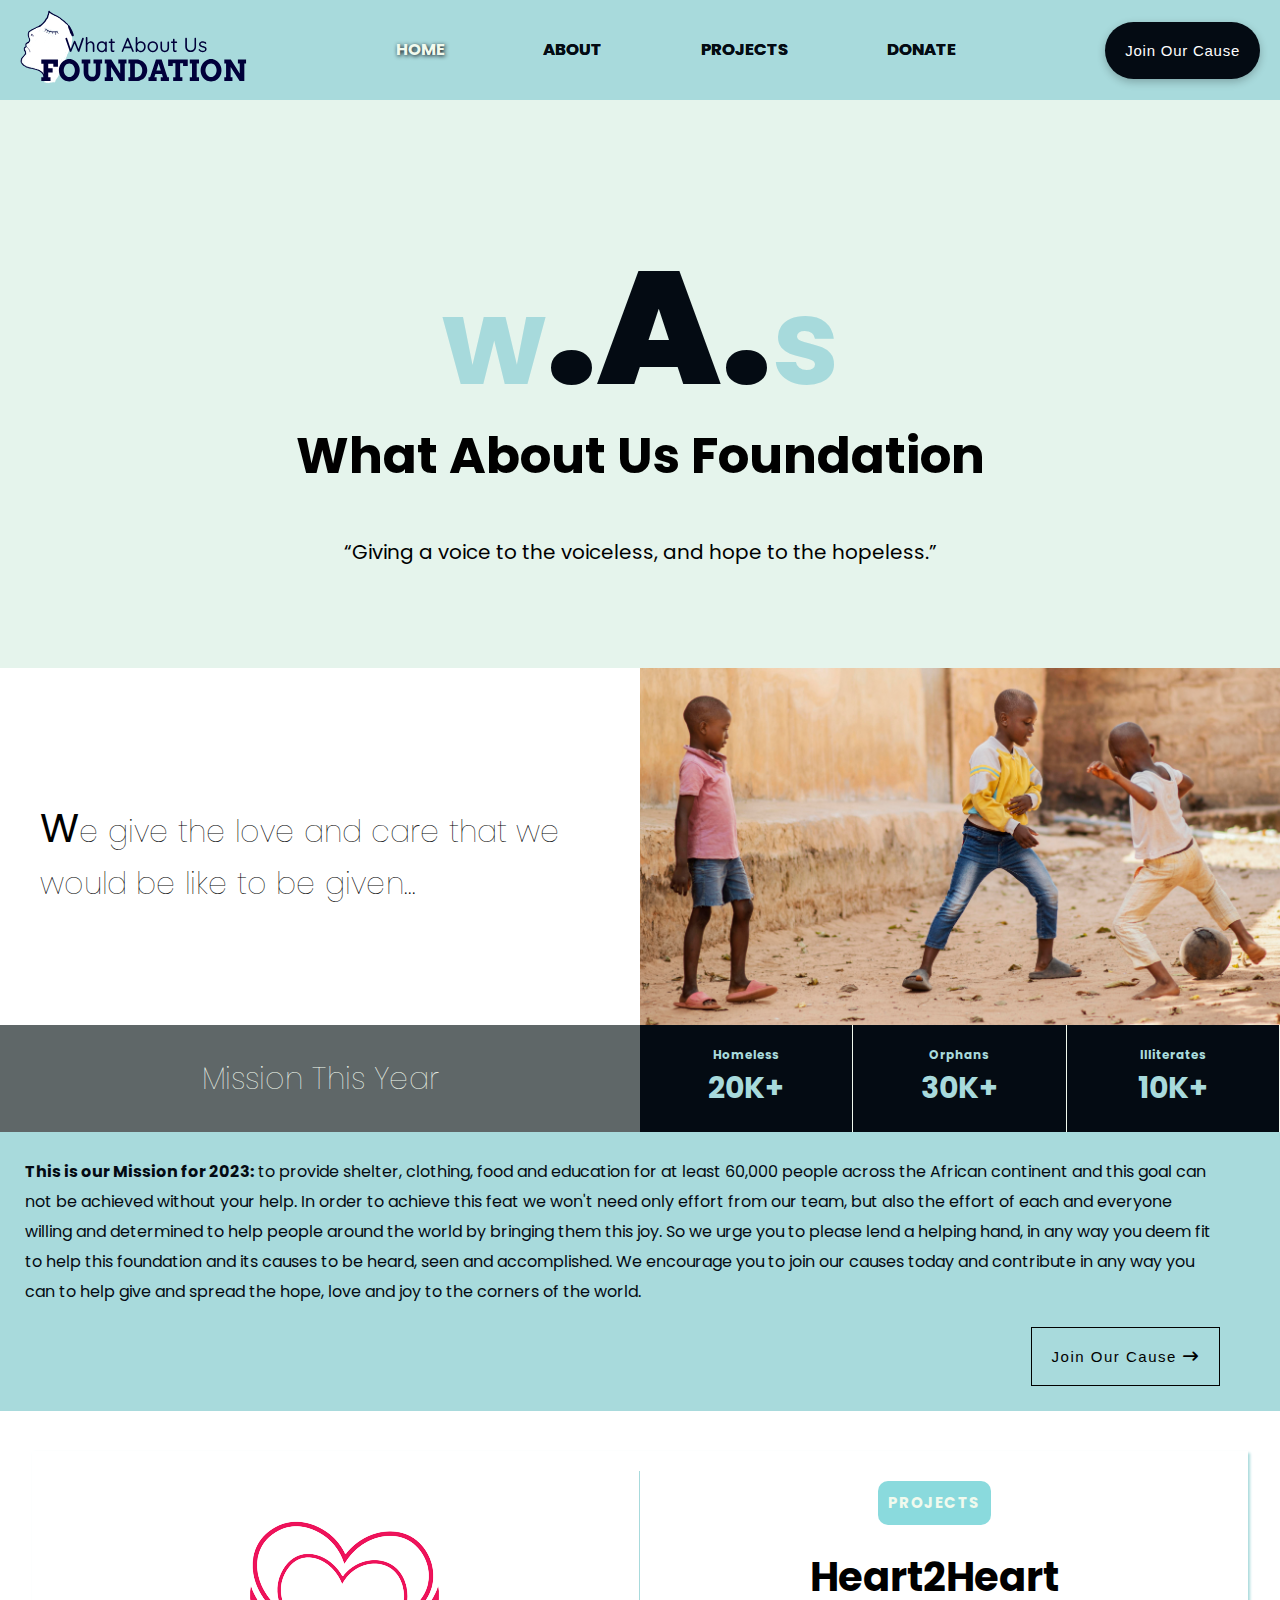
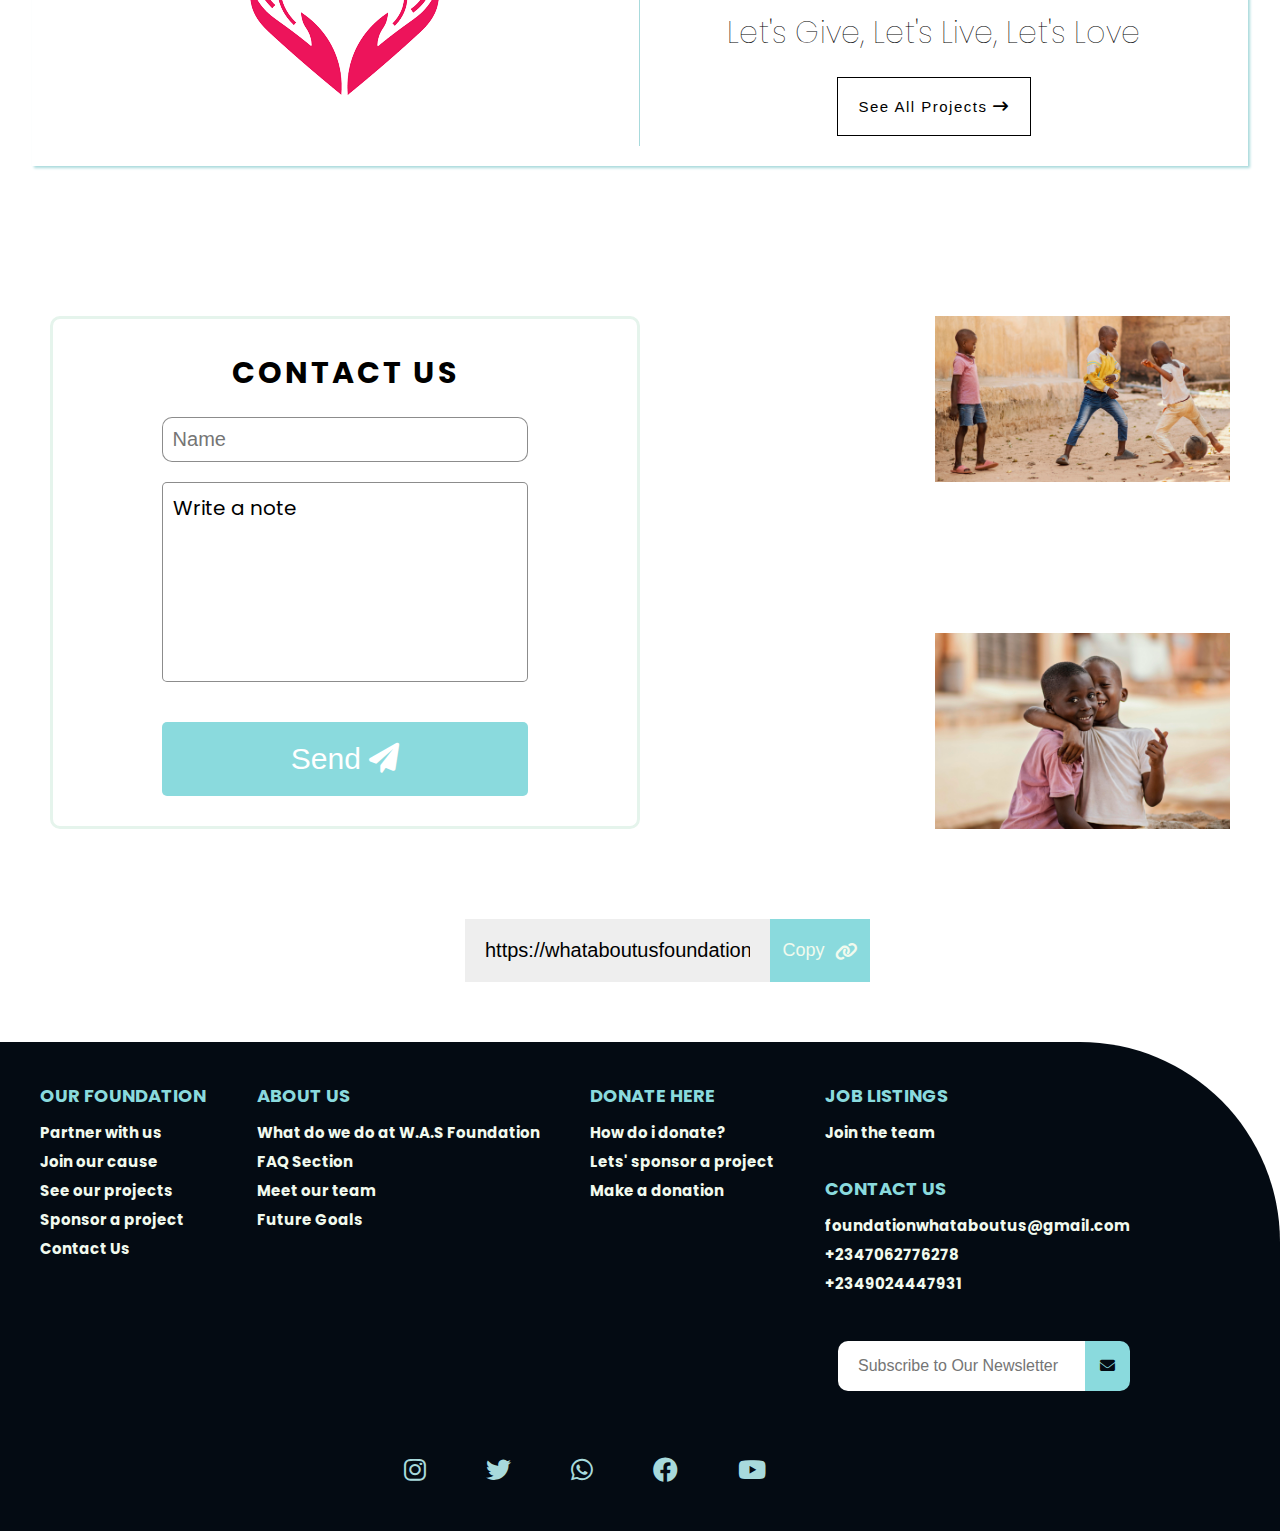
==== commit 15c51fe5: "Added Analytics" ====
--- a/frontend/index.html
+++ b/frontend/index.html
@@ -125,7 +125,7 @@
       <input
         type="text"
         class="copy-link-input"
-        value="https://www.wasfoundation.vercel.app"
+        value="https://whataboutusfoundation.vercel.app"
         readonly
       />
       <button type="button" class="copy-link-button">
